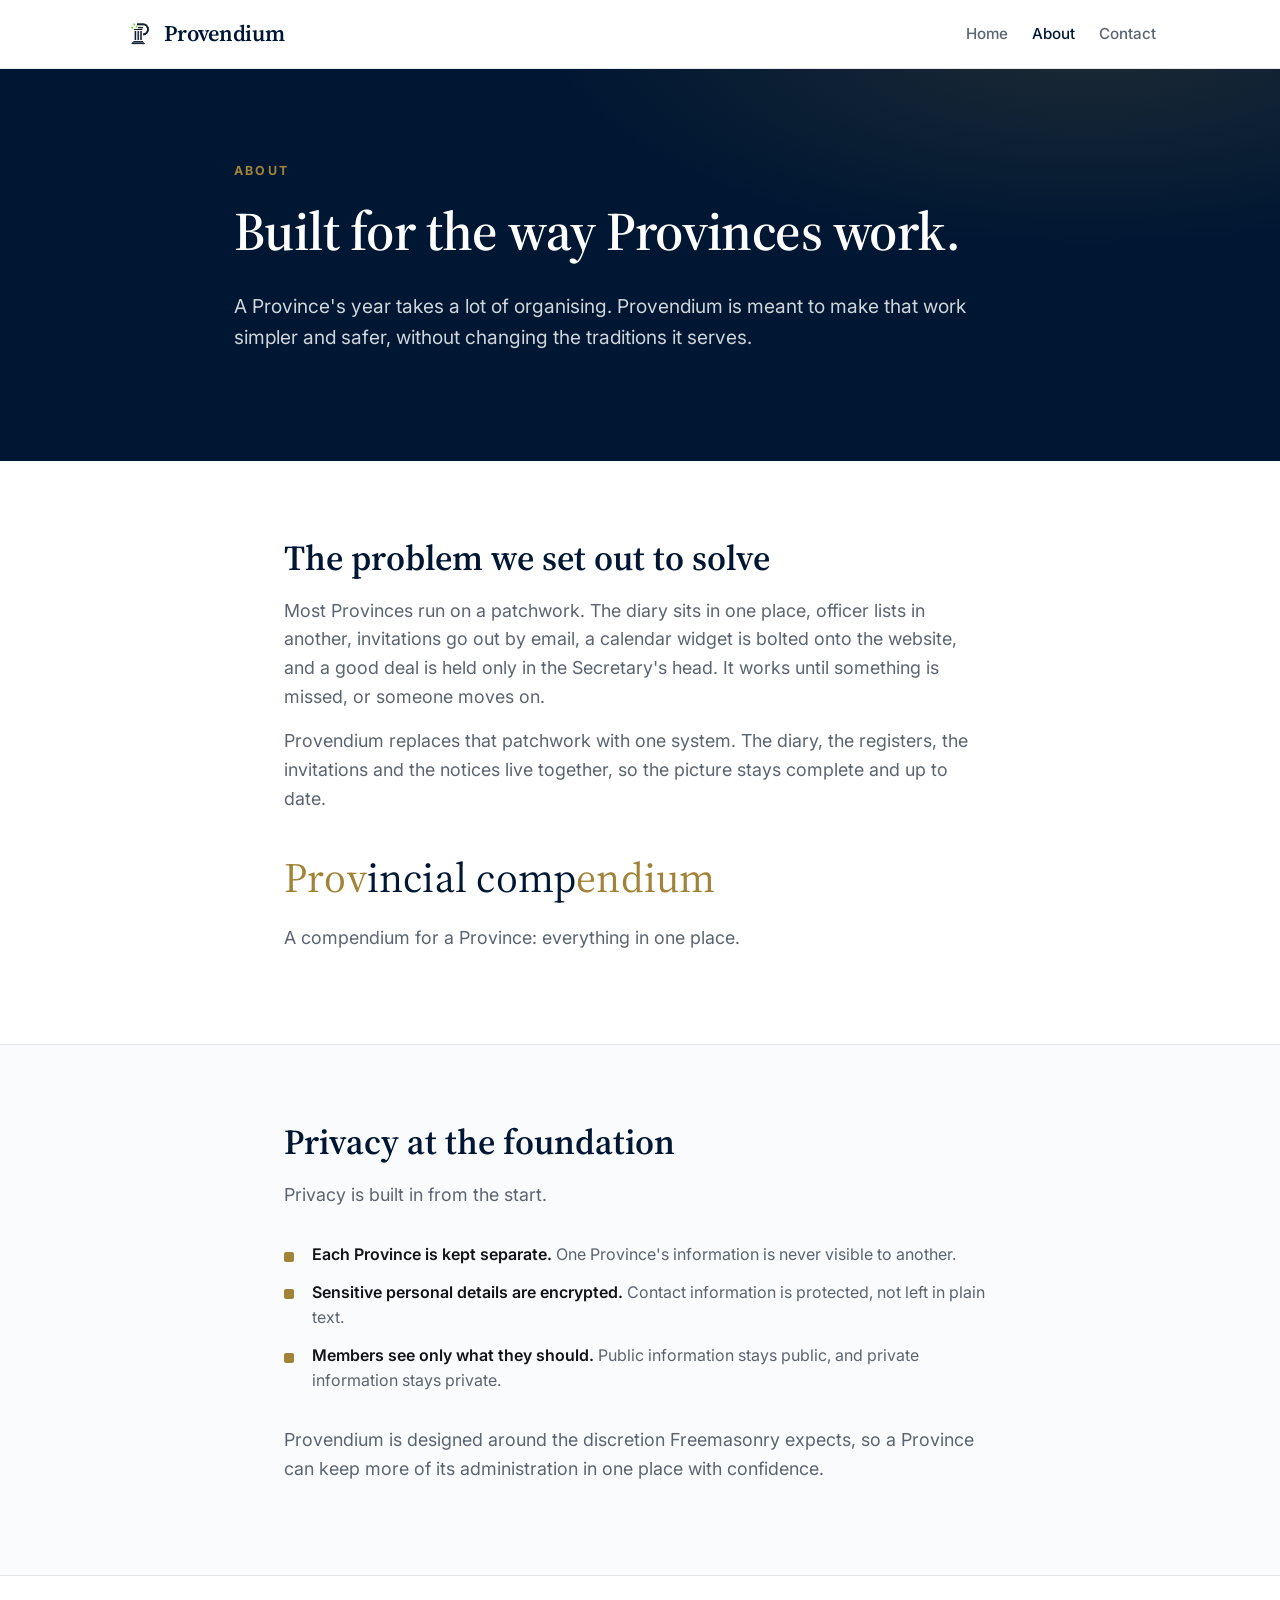
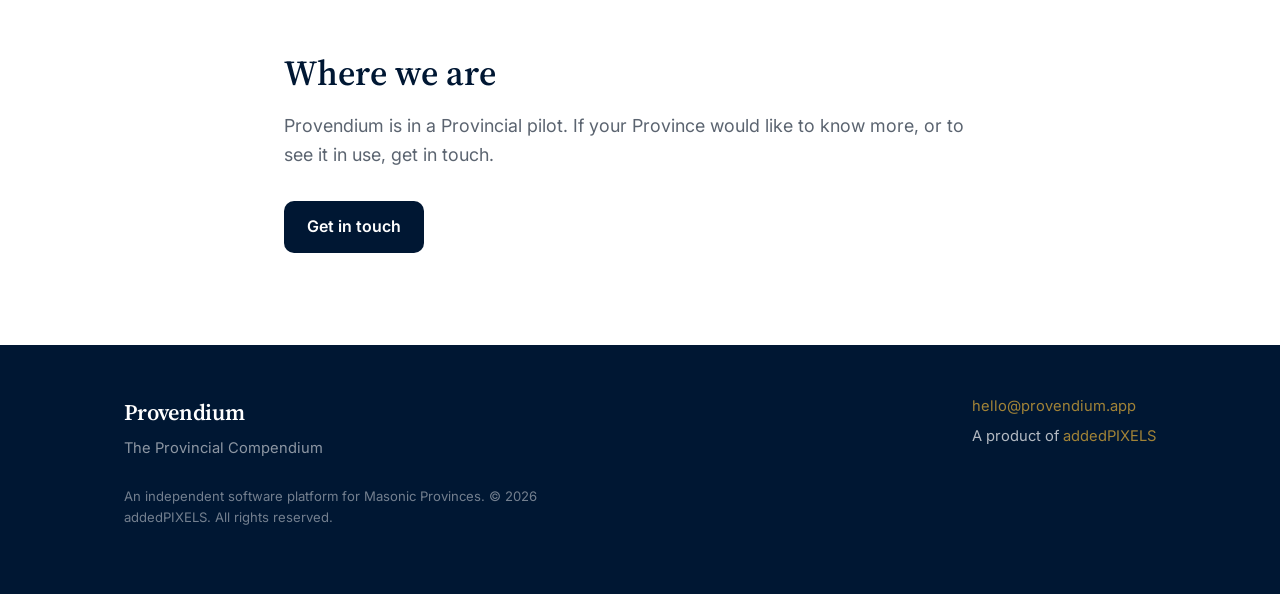
==== about.html @ c5158390 "Initial Commit" ====
<!doctype html>
<html lang="en">
<head>
    <meta charset="utf-8">
    <meta name="viewport" content="width=device-width, initial-scale=1">
    <title>About | Provendium</title>
    <meta name="description" content="Provendium is built for the way Provinces work, with privacy at its foundation. One system for the diary, the registers and the administration.">
    <link rel="canonical" href="https://provendium.app/about.html">
    <link rel="icon" href="provendium-mark.png" type="image/png">

    <meta property="og:type" content="website">
    <meta property="og:title" content="About | Provendium">
    <meta property="og:description" content="Built for the way Provinces work, with privacy at its foundation.">
    <meta property="og:url" content="https://provendium.app/about.html">
    <meta property="og:image" content="https://provendium.app/og.png">
    <meta name="twitter:card" content="summary_large_image">

    <link rel="preconnect" href="https://fonts.googleapis.com">
    <link rel="preconnect" href="https://fonts.gstatic.com" crossorigin>
    <link href="https://fonts.googleapis.com/css2?family=Inter:wght@400;500;600;700&family=Source+Serif+4:wght@500;600&display=swap" rel="stylesheet">
    <link rel="stylesheet" href="styles.css">
</head>
<body>
    <a class="skip" href="#main">Skip to content</a>

    <header class="site-header">
        <div class="container">
            <a class="brand" href="index.html">
                <img class="brand-mark" src="provendium-mark.png" alt="" width="30" height="30">
                <span>Provendium</span>
            </a>
            <nav class="nav" aria-label="Primary">
                <a href="index.html">Home</a>
                <a href="about.html" aria-current="page">About</a>
                <a href="contact.html">Contact</a>
            </nav>
        </div>
    </header>

    <main id="main">
        <section class="hero">
            <div class="container fade-up">
                <p class="eyebrow">About</p>
                <h1>Built for the way Provinces work.</h1>
                <p class="lede">A Province's year takes a lot of organising. Provendium is meant to make that work simpler and safer, without changing the traditions it serves.</p>
            </div>
        </section>

        <section class="section">
            <div class="container narrow">
                <h2>The problem we set out to solve</h2>
                <p class="lead">Most Provinces run on a patchwork. The diary sits in one place, officer lists in another, invitations go out by email, a calendar widget is bolted onto the website, and a good deal is held only in the Secretary's head. It works until something is missed, or someone moves on.</p>
                <p class="lead">Provendium replaces that patchwork with one system. The diary, the registers, the invitations and the notices live together, so the picture stays complete and up to date.</p>

                <p class="etymology mt-2"><span class="hl">Prov</span>incial&nbsp;comp<span class="hl">endium</span></p>
                <p class="lead">A compendium for a Province: everything in one place.</p>
            </div>
        </section>

        <section class="section alt">
            <div class="container narrow">
                <h2>Privacy at the foundation</h2>
                <p class="lead">Privacy is built in from the start.</p>
                <ul class="lead-list mt-2">
                    <li><strong>Each Province is kept separate.</strong> One Province's information is never visible to another.</li>
                    <li><strong>Sensitive personal details are encrypted.</strong> Contact information is protected, not left in plain text.</li>
                    <li><strong>Members see only what they should.</strong> Public information stays public, and private information stays private.</li>
                </ul>
                <p class="lead mt-2">Provendium is designed around the discretion Freemasonry expects, so a Province can keep more of its administration in one place with confidence.</p>
            </div>
        </section>

        <section class="section">
            <div class="container narrow">
                <h2>Where we are</h2>
                <p class="lead">Provendium is in a Provincial pilot. If your Province would like to know more, or to see it in use, get in touch.</p>
                <p class="mt-2"><a class="btn btn-navy" href="contact.html">Get in touch</a></p>
            </div>
        </section>
    </main>

    <footer class="site-footer">
        <div class="container">
            <div class="foot-row">
                <div>
                    <a class="brand" href="index.html">Provendium</a>
                    <div class="foot-tag">The Provincial Compendium</div>
                </div>
                <div class="foot-meta">
                    <a href="mailto:hello@provendium.app">hello@provendium.app</a>
                    <span>A product of <a href="https://addedpixels.com" rel="noopener">addedPIXELS</a></span>
                </div>
            </div>
            <p class="foot-small">An independent software platform for Masonic Provinces. &copy; 2026 addedPIXELS. All rights reserved.</p>
        </div>
    </footer>
</body>
</html>
---- styles.css ----
/*
 * Provendium (provendium.app) - shared stylesheet.
 * Brand tokens: navy chrome, a muted gold accent, Inter for UI text and
 * Source Serif 4 for headings.
 */

:root {
    --navy-deep: #001733;
    --navy: #002554;
    --gold: #a18337;
    --gold-soft: #f8f1de;
    --ink: #111418;
    --ink-soft: #5b6470;
    --surface: #ffffff;
    --surface-2: #fafbfc;
    --border: #e5e7eb;
    --radius: 10px;
    --radius-lg: 14px;
    --shadow-sm: 0 1px 2px rgba(15, 23, 42, 0.05);
    --shadow-md: 0 4px 14px rgba(15, 23, 42, 0.08);
    --shadow-lg: 0 14px 36px rgba(15, 23, 42, 0.12);
    --font-sans: "Inter", system-ui, -apple-system, "Segoe UI", Roboto, sans-serif;
    --font-serif: "Source Serif 4", "Source Serif Pro", Georgia, serif;
    --maxw: 1080px;
}

* { box-sizing: border-box; }
html { scroll-behavior: smooth; }
body {
    margin: 0;
    font-family: var(--font-sans);
    color: var(--ink);
    background: var(--surface);
    line-height: 1.6;
    -webkit-font-smoothing: antialiased;
}

h1, h2, h3 {
    font-family: var(--font-serif);
    color: var(--navy-deep);
    line-height: 1.2;
    font-weight: 600;
    margin: 0 0 0.5em;
}
h1 { font-size: clamp(2.2rem, 5vw, 3.4rem); letter-spacing: -0.01em; }
h2 { font-size: clamp(1.6rem, 3vw, 2.2rem); }
h3 { font-size: 1.15rem; }
p { margin: 0 0 1rem; }
a { color: var(--navy); text-decoration: none; }
a:hover { text-decoration: underline; }
img { max-width: 100%; }

.container { max-width: var(--maxw); margin: 0 auto; padding: 0 24px; }
.narrow { max-width: 760px; }

.skip { position: absolute; left: -9999px; }
.skip:focus { left: 16px; top: 16px; background: #fff; padding: 8px 12px; border-radius: 8px; z-index: 100; box-shadow: var(--shadow-md); }

:focus-visible { outline: 3px solid var(--gold); outline-offset: 2px; border-radius: 4px; }

/* Header */
.site-header { background: #fff; border-bottom: 1px solid var(--border); }
.site-header .container {
    display: flex; align-items: center; justify-content: space-between;
    gap: 16px; padding-top: 16px; padding-bottom: 16px; flex-wrap: wrap;
}
.brand {
    display: inline-flex; align-items: center; gap: 10px;
    font-family: var(--font-serif); font-size: 1.4rem; font-weight: 600;
    color: var(--navy-deep); text-decoration: none; letter-spacing: -0.01em;
}
.brand:hover { text-decoration: none; }
.brand-mark { width: 30px; height: 30px; display: block; }
.foot-meta { display: flex; flex-direction: column; gap: 6px; }
.nav { display: flex; gap: 24px; align-items: center; flex-wrap: wrap; }
.nav a { color: var(--ink-soft); font-weight: 500; font-size: 0.95rem; }
.nav a:hover, .nav a[aria-current="page"] { color: var(--navy-deep); text-decoration: none; }

/* Buttons */
.btn {
    display: inline-flex; align-items: center; gap: 8px;
    font-weight: 600; font-size: 1rem; padding: 12px 22px;
    border-radius: var(--radius); border: 1px solid transparent; cursor: pointer;
    transition: transform 0.12s, background 0.15s, border-color 0.15s, color 0.15s;
}
.btn:hover { text-decoration: none; }
.btn-primary { background: var(--gold); color: var(--navy-deep); }
.btn-primary:hover { background: #b59341; }
.btn-navy { background: var(--navy-deep); color: #fff; }
.btn-navy:hover { background: var(--navy); }
.btn-ghost { background: transparent; color: #fff; border-color: rgba(255, 255, 255, 0.4); }
.btn-ghost:hover { background: rgba(255, 255, 255, 0.08); }

/* Hero */
.hero { background: var(--navy-deep); color: #fff; position: relative; overflow: hidden; }
.hero::before {
    content: ""; position: absolute; inset: 0;
    background: radial-gradient(900px 360px at 85% -10%, rgba(161, 131, 55, 0.18), transparent 60%);
    pointer-events: none;
}
.hero .container { position: relative; padding-top: 92px; padding-bottom: 92px; max-width: 860px; }
.hero h1 { color: #fff; }
.hero .lede { font-size: 1.2rem; color: rgba(255, 255, 255, 0.82); max-width: 62ch; }
.hero-actions { display: flex; gap: 14px; flex-wrap: wrap; margin-top: 30px; }

.eyebrow {
    font-family: var(--font-sans); text-transform: uppercase; letter-spacing: 0.18em;
    font-size: 0.78rem; font-weight: 700; color: var(--gold); margin-bottom: 18px;
}

/* Sections */
.section { padding: 76px 0; }
.section.alt { background: var(--surface-2); border-top: 1px solid var(--border); border-bottom: 1px solid var(--border); }
.section-head { max-width: 64ch; margin-bottom: 40px; }
.section .lead { font-size: 1.12rem; color: var(--ink-soft); max-width: 64ch; }

/* Feature grid */
.grid { display: grid; grid-template-columns: repeat(auto-fit, minmax(258px, 1fr)); gap: 20px; }
.card {
    background: #fff; border: 1px solid var(--border); border-radius: var(--radius-lg);
    padding: 26px; box-shadow: var(--shadow-sm);
}
.card h3 { margin-bottom: 8px; }
.card p { color: var(--ink-soft); margin: 0; font-size: 0.97rem; }
.card .mark {
    width: 40px; height: 40px; border-radius: 10px; background: var(--gold-soft);
    color: var(--gold); display: flex; align-items: center; justify-content: center;
    margin-bottom: 16px; font-family: var(--font-serif); font-weight: 600; font-size: 1.1rem;
}

/* Etymology flourish */
.etymology {
    font-family: var(--font-serif); font-size: clamp(1.6rem, 4.4vw, 2.6rem);
    color: var(--navy-deep); letter-spacing: 0.005em; margin: 8px 0 12px;
}
.etymology .hl { color: var(--gold); }

/* Bulleted lead lists */
.lead-list { list-style: none; padding: 0; margin: 0; display: grid; gap: 12px; }
.lead-list li { padding-left: 28px; position: relative; color: var(--ink-soft); }
.lead-list li::before {
    content: ""; position: absolute; left: 0; top: 0.62em;
    width: 10px; height: 10px; border-radius: 2px; background: var(--gold);
}
.lead-list strong { color: var(--ink); font-weight: 600; }

/* CTA band */
.cta-band {
    background: var(--navy-deep); color: #fff; border-radius: var(--radius-lg);
    padding: 52px 48px; text-align: center;
}
.cta-band h2 { color: #fff; }
.cta-band p { color: rgba(255, 255, 255, 0.8); max-width: 54ch; margin: 0 auto 26px; }

/* Contact */
.contact-card {
    background: #fff; border: 1px solid var(--border); border-radius: var(--radius-lg);
    padding: 44px; box-shadow: var(--shadow-md); max-width: 640px;
}
.email-link { font-family: var(--font-serif); font-size: 1.5rem; color: var(--navy-deep); font-weight: 600; }

/* Footer */
.site-footer { background: var(--navy-deep); color: rgba(255, 255, 255, 0.7); padding: 50px 0; font-size: 0.92rem; }
.site-footer a { color: var(--gold); }
.site-footer .brand { color: #fff; display: inline-block; margin-bottom: 6px; }
.foot-row { display: flex; justify-content: space-between; gap: 24px; flex-wrap: wrap; align-items: flex-start; }
.foot-tag { color: rgba(255, 255, 255, 0.55); }
.foot-small { font-size: 0.82rem; color: rgba(255, 255, 255, 0.45); margin-top: 26px; max-width: 60ch; }

/* Spacing helpers */
.mt-2 { margin-top: 2rem; }
.mb-0 { margin-bottom: 0; }

@media (max-width: 600px) {
    .section { padding: 54px 0; }
    .hero .container { padding-top: 66px; padding-bottom: 66px; }
    .cta-band { padding: 36px 24px; }
    .contact-card { padding: 32px 24px; }
}

/* Gentle entrance, motion-safe only */
@media (prefers-reduced-motion: no-preference) {
    .fade-up { animation: pv-fade-up 0.5s ease both; }
}
@keyframes pv-fade-up {
    from { opacity: 0; transform: translateY(12px); }
    to { opacity: 1; transform: none; }
}
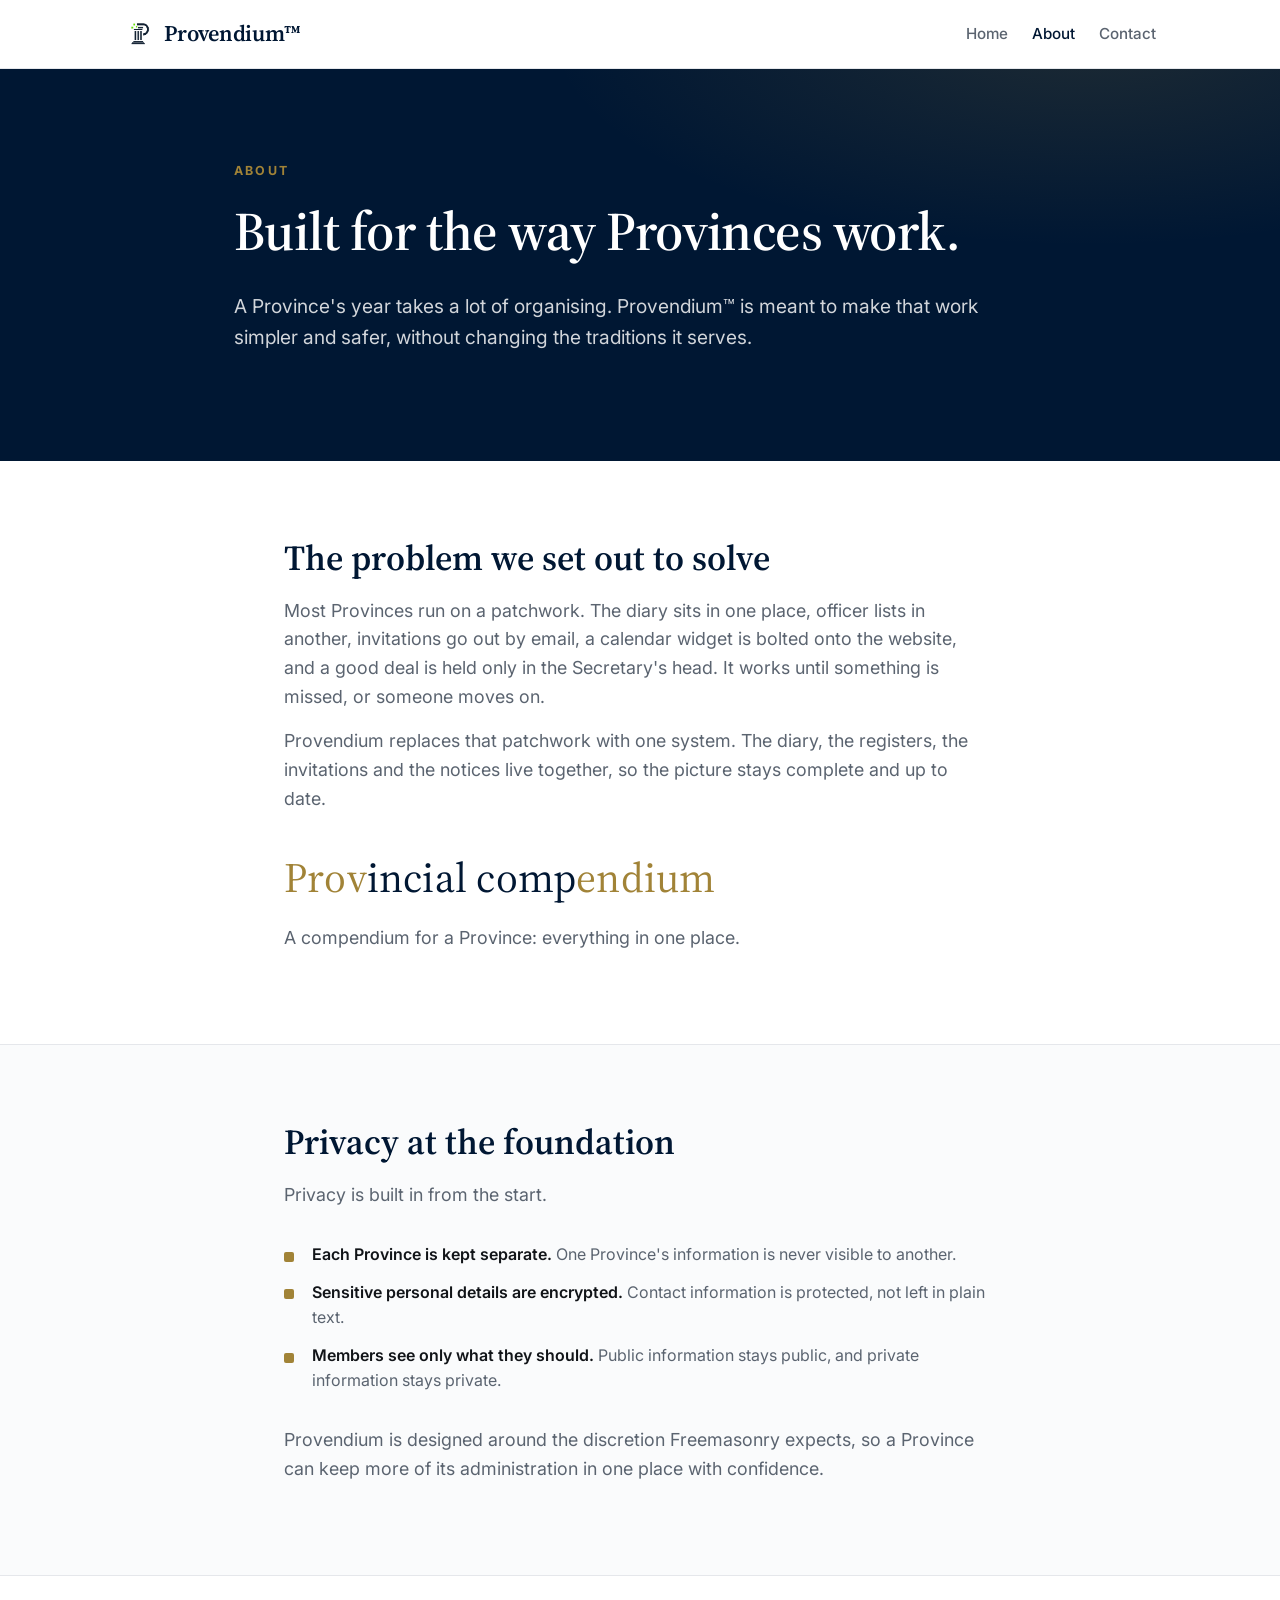
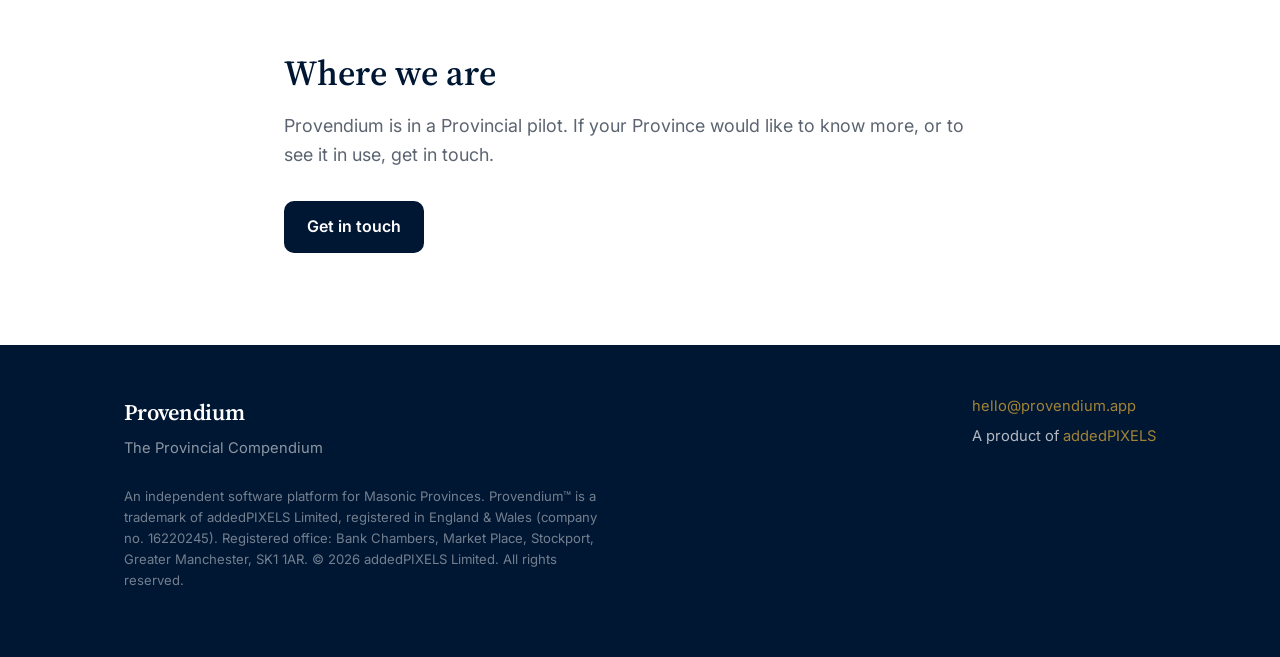
==== commit 360592a4: "Add trademark (™) marking and company disclosure Mark "Provendium" with ™ on first prominent use per" ====
--- a/about.html
+++ b/about.html
@@ -27,7 +27,7 @@
         <div class="container">
             <a class="brand" href="index.html">
                 <img class="brand-mark" src="provendium-mark.png" alt="" width="30" height="30">
-                <span>Provendium</span>
+                <span>Provendium&trade;</span>
             </a>
             <nav class="nav" aria-label="Primary">
                 <a href="index.html">Home</a>
@@ -42,7 +42,7 @@
             <div class="container fade-up">
                 <p class="eyebrow">About</p>
                 <h1>Built for the way Provinces work.</h1>
-                <p class="lede">A Province's year takes a lot of organising. Provendium is meant to make that work simpler and safer, without changing the traditions it serves.</p>
+                <p class="lede">A Province's year takes a lot of organising. Provendium&trade; is meant to make that work simpler and safer, without changing the traditions it serves.</p>
             </div>
         </section>
 
@@ -91,7 +91,7 @@
                     <span>A product of <a href="https://addedpixels.com" rel="noopener">addedPIXELS</a></span>
                 </div>
             </div>
-            <p class="foot-small">An independent software platform for Masonic Provinces. &copy; 2026 addedPIXELS. All rights reserved.</p>
+            <p class="foot-small">An independent software platform for Masonic Provinces. Provendium&trade; is a trademark of addedPIXELS Limited, registered in England &amp; Wales (company no.&nbsp;16220245). Registered office: Bank Chambers, Market Place, Stockport, Greater Manchester, SK1&nbsp;1AR. &copy; 2026 addedPIXELS Limited. All rights reserved.</p>
         </div>
     </footer>
 </body>
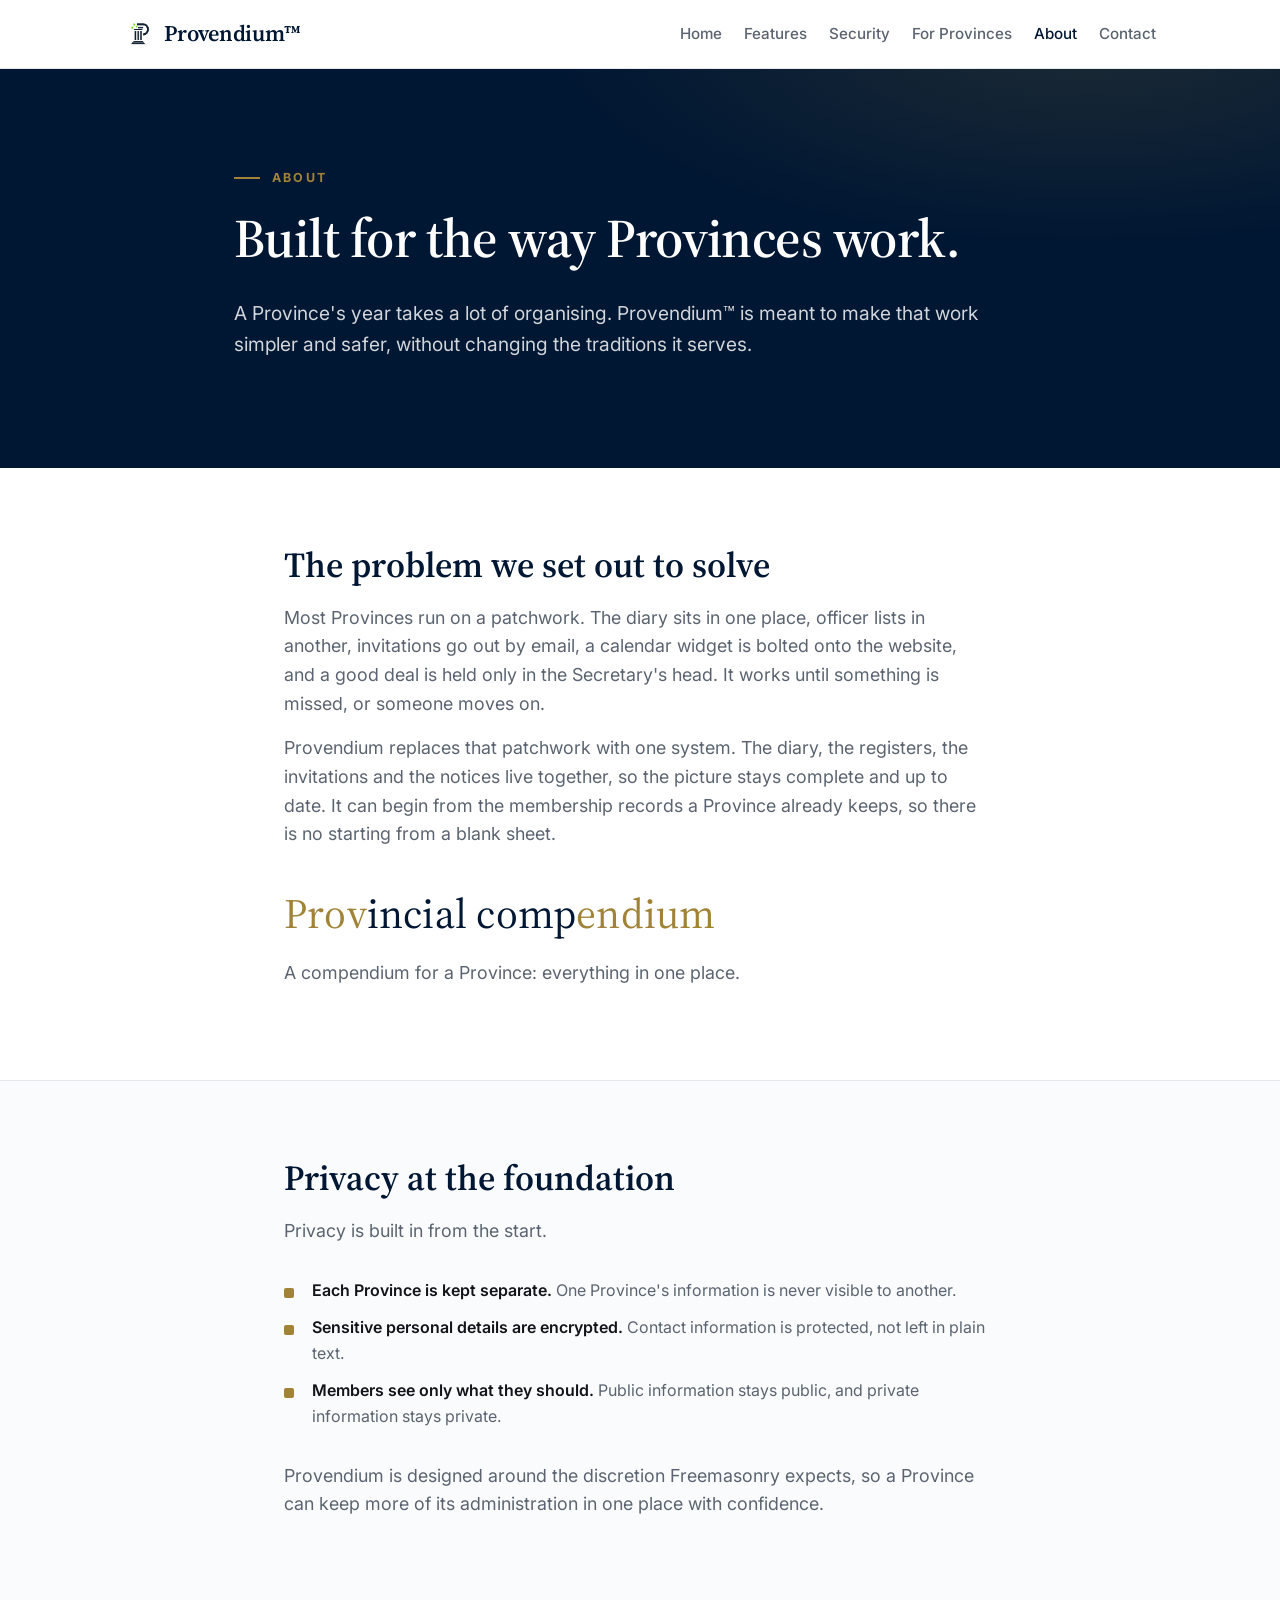
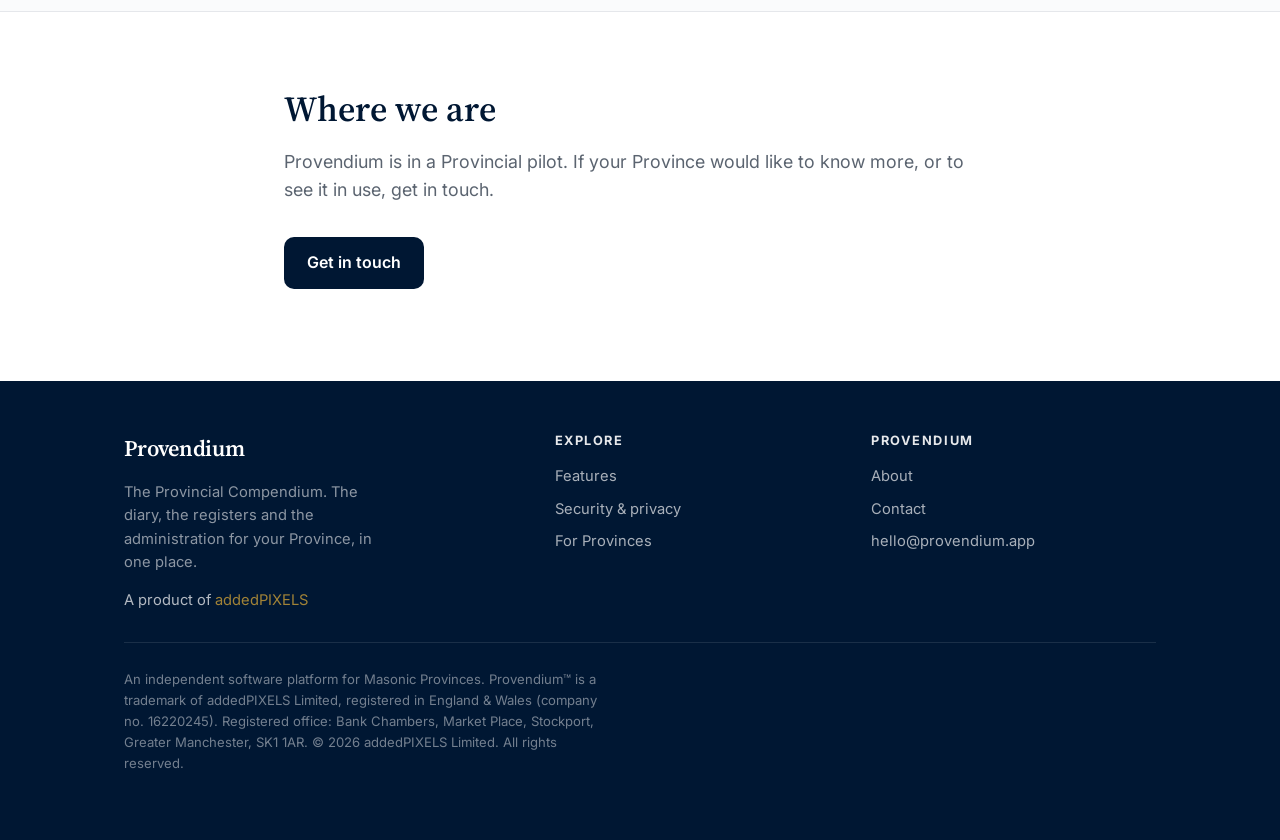
==== commit 3152e423: "Expand to a fuller, more visual six-page site Grow the site from three pages to six (add Features, S" ====
--- a/about.html
+++ b/about.html
@@ -31,6 +31,9 @@
             </a>
             <nav class="nav" aria-label="Primary">
                 <a href="index.html">Home</a>
+                <a href="features.html">Features</a>
+                <a href="security.html">Security</a>
+                <a href="for-provinces.html">For Provinces</a>
                 <a href="about.html" aria-current="page">About</a>
                 <a href="contact.html">Contact</a>
             </nav>
@@ -40,7 +43,7 @@
     <main id="main">
         <section class="hero">
             <div class="container fade-up">
-                <p class="eyebrow">About</p>
+                <p class="eyebrow ruled">About</p>
                 <h1>Built for the way Provinces work.</h1>
                 <p class="lede">A Province's year takes a lot of organising. Provendium&trade; is meant to make that work simpler and safer, without changing the traditions it serves.</p>
             </div>
@@ -50,7 +53,7 @@
             <div class="container narrow">
                 <h2>The problem we set out to solve</h2>
                 <p class="lead">Most Provinces run on a patchwork. The diary sits in one place, officer lists in another, invitations go out by email, a calendar widget is bolted onto the website, and a good deal is held only in the Secretary's head. It works until something is missed, or someone moves on.</p>
-                <p class="lead">Provendium replaces that patchwork with one system. The diary, the registers, the invitations and the notices live together, so the picture stays complete and up to date.</p>
+                <p class="lead">Provendium replaces that patchwork with one system. The diary, the registers, the invitations and the notices live together, so the picture stays complete and up to date. It can begin from the membership records a Province already keeps, so there is no starting from a blank sheet.</p>
 
                 <p class="etymology mt-2"><span class="hl">Prov</span>incial&nbsp;comp<span class="hl">endium</span></p>
                 <p class="lead">A compendium for a Province: everything in one place.</p>
@@ -81,16 +84,30 @@
 
     <footer class="site-footer">
         <div class="container">
-            <div class="foot-row">
+            <div class="foot-cols">
                 <div>
                     <a class="brand" href="index.html">Provendium</a>
-                    <div class="foot-tag">The Provincial Compendium</div>
+                    <div class="foot-tag">The Provincial Compendium. The diary, the registers and the administration for your Province, in one place.</div>
+                    <div class="foot-meta" style="margin-top:14px"><span>A product of <a href="https://addedpixels.com" rel="noopener">addedPIXELS</a></span></div>
                 </div>
-                <div class="foot-meta">
-                    <a href="mailto:hello@provendium.app">hello@provendium.app</a>
-                    <span>A product of <a href="https://addedpixels.com" rel="noopener">addedPIXELS</a></span>
+                <div>
+                    <h4>Explore</h4>
+                    <ul>
+                        <li><a href="features.html">Features</a></li>
+                        <li><a href="security.html">Security &amp; privacy</a></li>
+                        <li><a href="for-provinces.html">For Provinces</a></li>
+                    </ul>
+                </div>
+                <div>
+                    <h4>Provendium</h4>
+                    <ul>
+                        <li><a href="about.html">About</a></li>
+                        <li><a href="contact.html">Contact</a></li>
+                        <li><a href="mailto:hello@provendium.app">hello@provendium.app</a></li>
+                    </ul>
                 </div>
             </div>
+            <hr class="foot-divider">
             <p class="foot-small">An independent software platform for Masonic Provinces. Provendium&trade; is a trademark of addedPIXELS Limited, registered in England &amp; Wales (company no.&nbsp;16220245). Registered office: Bank Chambers, Market Place, Stockport, Greater Manchester, SK1&nbsp;1AR. &copy; 2026 addedPIXELS Limited. All rights reserved.</p>
         </div>
     </footer>
--- a/styles.css
+++ b/styles.css
@@ -7,8 +7,15 @@
 :root {
     --navy-deep: #001733;
     --navy: #002554;
+    --navy-panel: #0a2247;
     --gold: #a18337;
+    --gold-bright: #c4a24e;
     --gold-soft: #f8f1de;
+    /* Regalia accents - Craft blue, Royal Arch red. Used to tag order/type. */
+    --craft: #1f5fa8;
+    --craft-soft: #e8f0f9;
+    --ra: #9b2d2d;
+    --ra-soft: #f6e9e9;
     --ink: #111418;
     --ink-soft: #5b6470;
     --surface: #ffffff;
@@ -186,3 +193,202 @@
     from { opacity: 0; transform: translateY(12px); }
     to { opacity: 1; transform: none; }
 }
+
+/* =====================================================================
+   Extended system - icons, feature rows, on-brand UI mockups, and the
+   Features / Security / For-Provinces page components.
+   Everything below is hand-rolled on the same tokens; no framework.
+   ===================================================================== */
+
+/* Inline SVG icons (Lucide-spirit line set, tinted via currentColor) */
+.icon { width: 1.35em; height: 1.35em; display: inline-block; vertical-align: -0.22em; stroke-width: 1.75; }
+.mark .icon { width: 22px; height: 22px; color: var(--gold); vertical-align: middle; }
+.icon-lg { width: 26px; height: 26px; }
+
+/* An icon in a soft tile - the feature "mark", now holding an SVG */
+.mark.mark-craft { background: var(--craft-soft); color: var(--craft); }
+.mark.mark-ra { background: var(--ra-soft); color: var(--ra); }
+
+/* Eyebrow with a leading gold rule */
+.eyebrow.ruled { display: inline-flex; align-items: center; gap: 12px; }
+.eyebrow.ruled::before { content: ""; width: 26px; height: 2px; background: var(--gold); display: inline-block; }
+
+/* Hero split - copy beside a product panel */
+.hero-split .container { max-width: var(--maxw); display: grid; grid-template-columns: 1.05fr 0.95fr; gap: 48px; align-items: center; }
+.hero-split .hero-copy { max-width: 34rem; }
+.hero-visual { position: relative; }
+@media (max-width: 900px) {
+    .hero-split .container { grid-template-columns: 1fr; gap: 40px; }
+    .hero-visual { order: 2; }
+}
+
+/* Alternating feature rows: text + visual */
+.feature-row { display: grid; grid-template-columns: 1fr 1fr; gap: 56px; align-items: center; padding: 30px 0; }
+.feature-row + .feature-row { border-top: 1px solid var(--border); margin-top: 18px; padding-top: 48px; }
+.feature-row .feature-visual { order: 2; }
+.feature-row.reverse .feature-copy { order: 2; }
+.feature-row.reverse .feature-visual { order: 1; }
+.feature-copy h3 { font-size: clamp(1.4rem, 2.4vw, 1.9rem); color: var(--navy-deep); margin-bottom: 12px; }
+.feature-copy .lead { margin-bottom: 16px; }
+.feature-copy .kicker { display: inline-flex; align-items: center; gap: 9px; color: var(--gold); font-weight: 700; font-size: 0.78rem; letter-spacing: 0.14em; text-transform: uppercase; margin-bottom: 14px; }
+.feature-copy .kicker .icon { width: 18px; height: 18px; }
+.mini-list { list-style: none; padding: 0; margin: 4px 0 0; display: grid; gap: 9px; }
+.mini-list li { position: relative; padding-left: 26px; color: var(--ink-soft); font-size: 0.98rem; }
+.mini-list li .icon { position: absolute; left: 0; top: 0.15em; width: 17px; height: 17px; color: var(--gold); stroke-width: 2; }
+@media (max-width: 820px) {
+    .feature-row { grid-template-columns: 1fr; gap: 26px; padding: 22px 0; }
+    .feature-row .feature-visual,
+    .feature-row.reverse .feature-visual,
+    .feature-row.reverse .feature-copy { order: 0; }
+    .feature-row + .feature-row { padding-top: 34px; }
+}
+
+/* Icon feature grid (home overview + security) */
+.grid .card .mark { margin-bottom: 16px; }
+.card .card-tags { display: flex; gap: 6px; margin-top: 14px; flex-wrap: wrap; }
+
+/* Order/type tags echoing regalia */
+.tag { display: inline-flex; align-items: center; gap: 6px; font-size: 0.72rem; font-weight: 600; letter-spacing: 0.02em; padding: 3px 9px; border-radius: 999px; background: var(--surface-2); color: var(--ink-soft); border: 1px solid var(--border); }
+.tag-craft { background: var(--craft-soft); color: var(--craft); border-color: transparent; }
+.tag-ra { background: var(--ra-soft); color: var(--ra); border-color: transparent; }
+.tag-gold { background: var(--gold-soft); color: #7a6321; border-color: transparent; }
+
+/* ---- On-brand UI mockups (no real data) ------------------------------ */
+.mock { background: #fff; border: 1px solid var(--border); border-radius: var(--radius-lg); box-shadow: var(--shadow-lg); overflow: hidden; font-size: 0.9rem; }
+.hero-visual .mock { box-shadow: 0 22px 60px rgba(0, 8, 24, 0.45); }
+.mock-bar { display: flex; align-items: center; gap: 7px; padding: 11px 14px; background: var(--navy-deep); border-bottom: 1px solid rgba(255,255,255,0.08); }
+.mock-bar .dot { width: 9px; height: 9px; border-radius: 50%; background: rgba(255,255,255,0.28); }
+.mock-bar .dot:nth-child(1) { background: var(--ra); opacity: 0.8; }
+.mock-bar .dot:nth-child(2) { background: var(--gold); opacity: 0.8; }
+.mock-bar .dot:nth-child(3) { background: var(--craft); opacity: 0.8; }
+.mock-bar .mock-title { margin-left: 8px; color: rgba(255,255,255,0.82); font-size: 0.8rem; font-weight: 600; letter-spacing: 0.01em; }
+.mock-bar .mock-title .icon { width: 15px; height: 15px; color: var(--gold); vertical-align: -0.2em; margin-right: 5px; }
+.mock-body { padding: 16px; background: #fff; }
+
+/* Diary / calendar mock */
+.cal-head { display: flex; justify-content: space-between; align-items: baseline; margin-bottom: 12px; }
+.cal-head .cal-month { font-family: var(--font-serif); font-weight: 600; color: var(--navy-deep); font-size: 1.05rem; }
+.cal-head .cal-sub { color: var(--ink-soft); font-size: 0.76rem; }
+.cal-grid { display: grid; grid-template-columns: repeat(7, 1fr); gap: 5px; }
+.cal-grid .dow { text-align: center; font-size: 0.64rem; font-weight: 700; letter-spacing: 0.06em; color: var(--ink-soft); text-transform: uppercase; padding-bottom: 2px; }
+.cal-cell { aspect-ratio: 1 / 1; border-radius: 6px; background: var(--surface-2); border: 1px solid var(--border); padding: 4px; position: relative; }
+.cal-cell .d { font-size: 0.62rem; color: var(--ink-soft); }
+.cal-cell.dim { opacity: 0.42; }
+.cal-cell .ev { position: absolute; left: 4px; right: 4px; bottom: 4px; height: 4px; border-radius: 2px; background: var(--gold); }
+.cal-cell .ev.craft { background: var(--craft); }
+.cal-cell .ev.ra { background: var(--ra); }
+.cal-cell .ev.two { bottom: 10px; }
+.cal-legend { display: flex; gap: 14px; margin-top: 12px; flex-wrap: wrap; }
+.cal-legend span { display: inline-flex; align-items: center; gap: 6px; font-size: 0.72rem; color: var(--ink-soft); }
+.cal-legend i { width: 9px; height: 9px; border-radius: 2px; display: inline-block; }
+.cal-legend .l-craft { background: var(--craft); }
+.cal-legend .l-ra { background: var(--ra); }
+.cal-legend .l-social { background: var(--gold); }
+
+/* Meeting / RSVP mock */
+.mock-list { display: grid; gap: 9px; }
+.mock-item { display: flex; align-items: center; gap: 12px; padding: 11px 12px; border: 1px solid var(--border); border-radius: 10px; background: #fff; }
+.mock-item .when { text-align: center; min-width: 42px; }
+.mock-item .when .d { font-family: var(--font-serif); font-size: 1.15rem; font-weight: 600; color: var(--navy-deep); line-height: 1; }
+.mock-item .when .m { font-size: 0.64rem; text-transform: uppercase; letter-spacing: 0.06em; color: var(--ink-soft); }
+.mock-item .body { flex: 1; min-width: 0; }
+.mock-item .body .t { font-weight: 600; color: var(--ink); font-size: 0.86rem; }
+.mock-item .body .s { color: var(--ink-soft); font-size: 0.76rem; }
+.mock-item .rail { width: 3px; align-self: stretch; border-radius: 3px; background: var(--gold); }
+.mock-item .rail.craft { background: var(--craft); }
+.mock-item .rail.ra { background: var(--ra); }
+.rsvp-row { display: flex; gap: 8px; margin-top: 10px; }
+.rsvp-btn { flex: 1; text-align: center; font-size: 0.76rem; font-weight: 600; padding: 8px; border-radius: 8px; border: 1px solid var(--border); color: var(--ink-soft); }
+.rsvp-btn.on { background: var(--navy-deep); color: #fff; border-color: transparent; }
+.rsvp-meta { display: flex; gap: 8px; margin-top: 10px; align-items: center; }
+
+/* Seating mock */
+.seat-plan { display: grid; gap: 10px; }
+.seat-top { height: 22px; border-radius: 6px; background: var(--navy-deep); color: #fff; font-size: 0.66rem; display: flex; align-items: center; justify-content: center; letter-spacing: 0.08em; text-transform: uppercase; }
+.seat-rows { display: grid; gap: 7px; }
+.seat-line { display: grid; grid-template-columns: repeat(8, 1fr); gap: 7px; }
+.seat { aspect-ratio: 1 / 1; border-radius: 50%; background: var(--surface-2); border: 1px solid var(--border); }
+.seat.f { background: var(--gold-soft); border-color: var(--gold); }
+.seat.diet { background: var(--craft-soft); border-color: var(--craft); }
+.seat.head { background: var(--ra-soft); border-color: var(--ra); }
+
+/* Embed-on-your-website mock */
+.embed-frame { border: 1px solid var(--border); border-radius: 12px; overflow: hidden; background: #fff; }
+.embed-chrome { display: flex; align-items: center; gap: 8px; padding: 9px 12px; background: var(--surface-2); border-bottom: 1px solid var(--border); }
+.embed-chrome .url { flex: 1; height: 18px; border-radius: 9px; background: #fff; border: 1px solid var(--border); font-size: 0.66rem; color: var(--ink-soft); display: flex; align-items: center; padding: 0 10px; }
+.embed-inner { padding: 14px; }
+.embed-inner .ew-title { font-family: var(--font-serif); color: var(--navy-deep); font-weight: 600; margin-bottom: 10px; font-size: 0.95rem; }
+
+/* Directory / roster mock */
+.roster { display: grid; gap: 0; border: 1px solid var(--border); border-radius: 10px; overflow: hidden; }
+.roster .r { display: flex; align-items: center; gap: 11px; padding: 10px 12px; }
+.roster .r + .r { border-top: 1px solid var(--border); }
+.roster .r .av { width: 26px; height: 26px; border-radius: 50%; background: var(--navy); color: #fff; display: flex; align-items: center; justify-content: center; font-size: 0.66rem; font-weight: 700; flex-shrink: 0; }
+.roster .r .nm { flex: 1; font-size: 0.82rem; color: var(--ink); }
+.roster .r .nm small { display: block; color: var(--ink-soft); font-size: 0.72rem; }
+.roster .r .off { font-size: 0.72rem; color: var(--ink-soft); }
+.roster .r.vacant .nm { color: var(--ink-soft); font-style: italic; }
+
+/* Caption under a mock */
+.mock-caption { text-align: center; color: var(--ink-soft); font-size: 0.82rem; margin-top: 14px; }
+.hero-visual .mock-caption { color: rgba(255,255,255,0.6); }
+
+/* Stat strip */
+.stat-strip { display: grid; grid-template-columns: repeat(auto-fit, minmax(160px, 1fr)); gap: 20px; }
+.stat { text-align: center; }
+.stat .n { font-family: var(--font-serif); font-size: clamp(1.9rem, 4vw, 2.6rem); font-weight: 600; color: var(--navy-deep); line-height: 1; }
+.stat .n .u { color: var(--gold); }
+.stat .k { color: var(--ink-soft); font-size: 0.9rem; margin-top: 8px; }
+.hero .stat .n { color: #fff; }
+.hero .stat .k { color: rgba(255,255,255,0.7); }
+
+/* Section intro on tinted band */
+.section.navy { background: var(--navy-deep); color: rgba(255,255,255,0.82); border: 0; }
+.section.navy h2 { color: #fff; }
+.section.navy .lead { color: rgba(255,255,255,0.78); }
+.section.navy .card { background: var(--navy-panel); border-color: rgba(255,255,255,0.09); }
+.section.navy .card h3 { color: #fff; }
+.section.navy .card p { color: rgba(255,255,255,0.68); }
+.section.navy .mark { background: rgba(255,255,255,0.06); color: var(--gold-bright); }
+
+/* Steps - a genuine sequence (For Provinces onboarding) */
+.steps { display: grid; gap: 22px; counter-reset: step; }
+.step { display: grid; grid-template-columns: 44px 1fr; gap: 18px; align-items: start; }
+.step .n { counter-increment: step; width: 44px; height: 44px; border-radius: 50%; border: 1.5px solid var(--gold); color: var(--gold); font-family: var(--font-serif); font-weight: 600; font-size: 1.15rem; display: flex; align-items: center; justify-content: center; }
+.step .n::before { content: counter(step); }
+.step h3 { margin-bottom: 6px; }
+.step p { color: var(--ink-soft); margin: 0; }
+
+/* FAQ - disclosure, no JS */
+.faq { max-width: none; }
+.faq details { border-bottom: 1px solid var(--border); padding: 6px 0; }
+.faq summary { cursor: pointer; list-style: none; padding: 16px 40px 16px 0; position: relative; font-weight: 600; color: var(--navy-deep); font-size: 1.05rem; }
+.faq summary::-webkit-details-marker { display: none; }
+.faq summary::after { content: "+"; position: absolute; right: 6px; top: 50%; transform: translateY(-50%); font-size: 1.4rem; color: var(--gold); font-weight: 400; transition: transform 0.2s; }
+.faq details[open] summary::after { content: "\2013"; }
+.faq details p { color: var(--ink-soft); margin: 0 0 16px; max-width: 68ch; }
+
+/* Callout / note strip */
+.note { display: flex; gap: 14px; align-items: flex-start; padding: 18px 20px; border: 1px solid var(--border); border-left: 3px solid var(--gold); border-radius: 10px; background: var(--surface-2); }
+.note .icon { color: var(--gold); flex-shrink: 0; margin-top: 2px; }
+.note p { margin: 0; color: var(--ink-soft); font-size: 0.95rem; }
+
+/* Page hero (compact, for interior pages) */
+.hero.compact .container { padding-top: 66px; padding-bottom: 66px; }
+
+/* Two-column prose for security/for-provinces */
+.duo { display: grid; grid-template-columns: 1fr 1fr; gap: 48px; }
+@media (max-width: 820px) { .duo { grid-template-columns: 1fr; gap: 30px; } }
+
+/* Footer: multi-column */
+.foot-cols { display: grid; grid-template-columns: 1.4fr 1fr 1fr; gap: 32px; padding-bottom: 30px; }
+.foot-cols h4 { color: rgba(255,255,255,0.9); font-family: var(--font-sans); font-size: 0.8rem; text-transform: uppercase; letter-spacing: 0.12em; margin: 0 0 14px; font-weight: 700; }
+.foot-cols ul { list-style: none; padding: 0; margin: 0; display: grid; gap: 9px; }
+.foot-cols ul a { color: rgba(255,255,255,0.66); font-size: 0.92rem; }
+.foot-cols ul a:hover { color: var(--gold); text-decoration: none; }
+.foot-cols .foot-tag { margin-top: 8px; max-width: 30ch; }
+.site-footer .foot-divider { border: 0; border-top: 1px solid rgba(255,255,255,0.1); margin: 0 0 22px; }
+@media (max-width: 720px) { .foot-cols { grid-template-columns: 1fr 1fr; gap: 26px; } .foot-cols > div:first-child { grid-column: 1 / -1; } }
+
+/* Nav: keep six items tidy */
+@media (min-width: 861px) { .nav { gap: 22px; } }
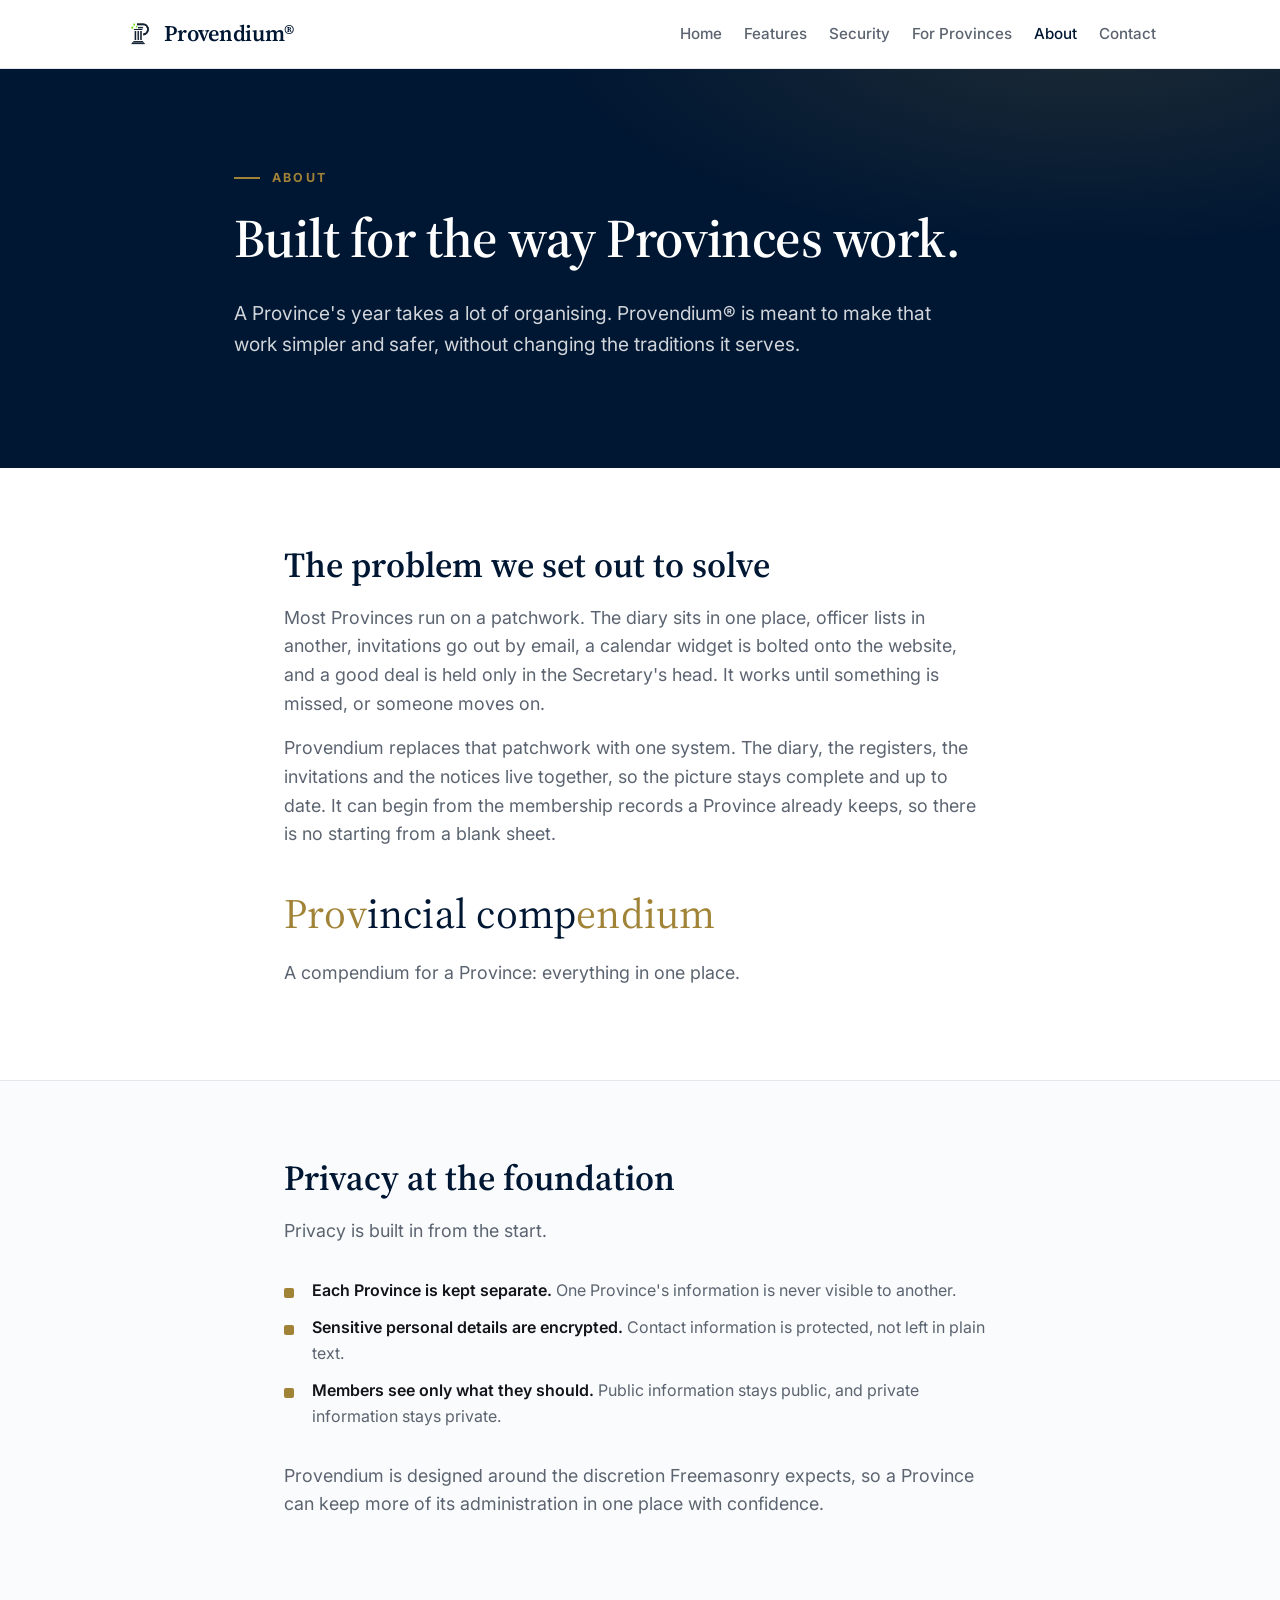
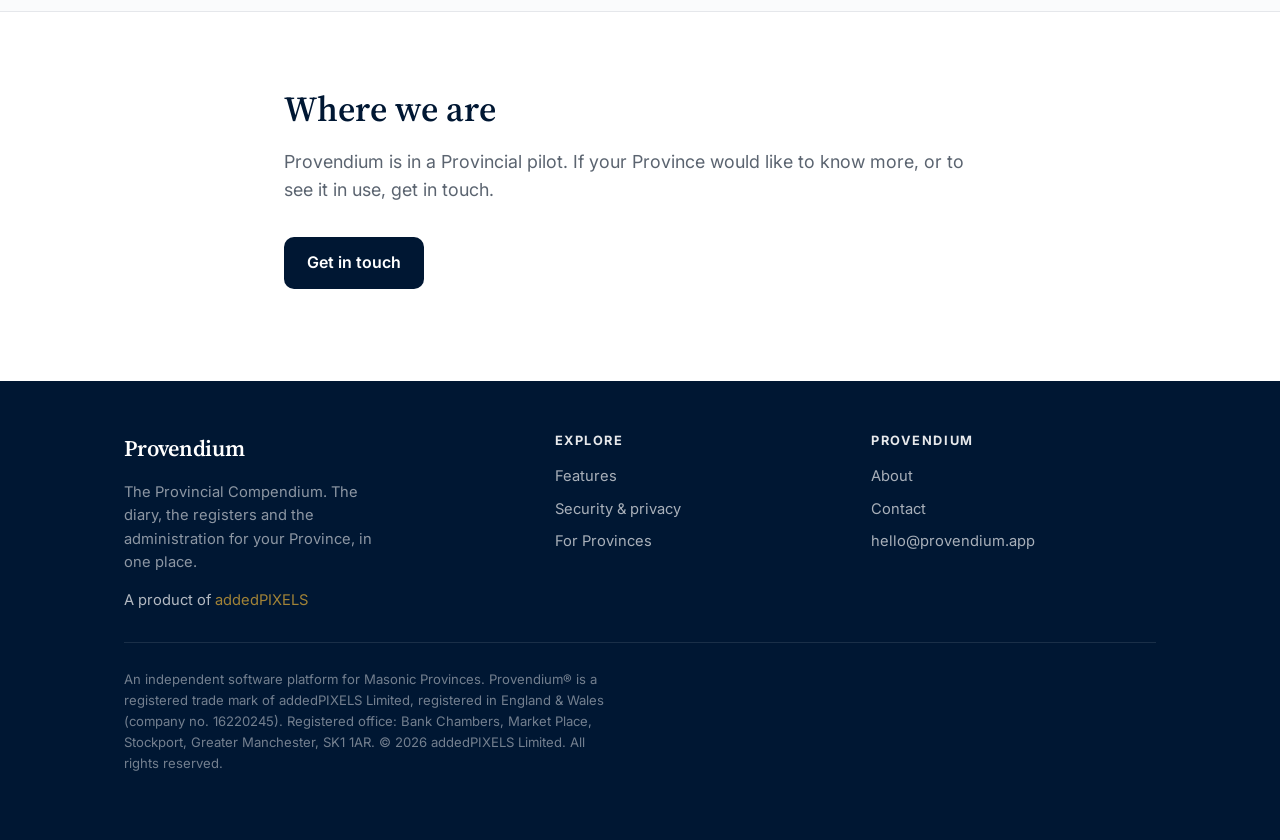
==== commit 674150a0: "Mark Provendium as a registered trade mark Provendium is now a registered trade mark, so replace ™ w" ====
--- a/about.html
+++ b/about.html
@@ -1,5 +1,5 @@
 <!doctype html>
-<html lang="en">
+<html lang="en" class="no-js">
 <head>
     <meta charset="utf-8">
     <meta name="viewport" content="width=device-width, initial-scale=1">
@@ -19,6 +19,7 @@
     <link rel="preconnect" href="https://fonts.gstatic.com" crossorigin>
     <link href="https://fonts.googleapis.com/css2?family=Inter:wght@400;500;600;700&family=Source+Serif+4:wght@500;600&display=swap" rel="stylesheet">
     <link rel="stylesheet" href="styles.css">
+    <script src="nav.js"></script>
 </head>
 <body>
     <a class="skip" href="#main">Skip to content</a>
@@ -27,9 +28,13 @@
         <div class="container">
             <a class="brand" href="index.html">
                 <img class="brand-mark" src="provendium-mark.png" alt="" width="30" height="30">
-                <span>Provendium&trade;</span>
+                <span>Provendium&reg;</span>
             </a>
-            <nav class="nav" aria-label="Primary">
+            <button class="nav-toggle" type="button" aria-expanded="false" aria-controls="primary-nav" aria-label="Menu">
+                <svg class="icon icon-menu" aria-hidden="true"><use href="icons.svg#i-menu"></use></svg>
+                <svg class="icon icon-close" aria-hidden="true"><use href="icons.svg#i-close"></use></svg>
+            </button>
+            <nav class="nav" id="primary-nav" aria-label="Primary">
                 <a href="index.html">Home</a>
                 <a href="features.html">Features</a>
                 <a href="security.html">Security</a>
@@ -45,7 +50,7 @@
             <div class="container fade-up">
                 <p class="eyebrow ruled">About</p>
                 <h1>Built for the way Provinces work.</h1>
-                <p class="lede">A Province's year takes a lot of organising. Provendium&trade; is meant to make that work simpler and safer, without changing the traditions it serves.</p>
+                <p class="lede">A Province's year takes a lot of organising. Provendium&reg; is meant to make that work simpler and safer, without changing the traditions it serves.</p>
             </div>
         </section>
 
@@ -108,7 +113,7 @@
                 </div>
             </div>
             <hr class="foot-divider">
-            <p class="foot-small">An independent software platform for Masonic Provinces. Provendium&trade; is a trademark of addedPIXELS Limited, registered in England &amp; Wales (company no.&nbsp;16220245). Registered office: Bank Chambers, Market Place, Stockport, Greater Manchester, SK1&nbsp;1AR. &copy; 2026 addedPIXELS Limited. All rights reserved.</p>
+            <p class="foot-small">An independent software platform for Masonic Provinces. Provendium&reg; is a registered trade mark of addedPIXELS Limited, registered in England &amp; Wales (company no.&nbsp;16220245). Registered office: Bank Chambers, Market Place, Stockport, Greater Manchester, SK1&nbsp;1AR. &copy; 2026 addedPIXELS Limited. All rights reserved.</p>
         </div>
     </footer>
 </body>
--- a/styles.css
+++ b/styles.css
@@ -286,14 +286,14 @@
 .cal-legend .l-social { background: var(--gold); }
 
 /* Meeting / RSVP mock */
-.mock-list { display: grid; gap: 9px; }
-.mock-item { display: flex; align-items: center; gap: 12px; padding: 11px 12px; border: 1px solid var(--border); border-radius: 10px; background: #fff; }
-.mock-item .when { text-align: center; min-width: 42px; }
+.mock-list { display: grid; gap: 10px; }
+.mock-item { display: flex; align-items: center; gap: 14px; padding: 12px 14px; border: 1px solid var(--border); border-radius: 10px; background: #fff; }
+.mock-item .when { text-align: center; min-width: 42px; display: flex; flex-direction: column; gap: 2px; }
 .mock-item .when .d { font-family: var(--font-serif); font-size: 1.15rem; font-weight: 600; color: var(--navy-deep); line-height: 1; }
-.mock-item .when .m { font-size: 0.64rem; text-transform: uppercase; letter-spacing: 0.06em; color: var(--ink-soft); }
+.mock-item .when .m { font-size: 0.64rem; text-transform: uppercase; letter-spacing: 0.06em; color: var(--ink-soft); line-height: 1; }
 .mock-item .body { flex: 1; min-width: 0; }
-.mock-item .body .t { font-weight: 600; color: var(--ink); font-size: 0.86rem; }
-.mock-item .body .s { color: var(--ink-soft); font-size: 0.76rem; }
+.mock-item .body .t { display: block; font-weight: 600; color: var(--ink); font-size: 0.86rem; line-height: 1.35; margin-bottom: 3px; }
+.mock-item .body .s { display: block; color: var(--ink-soft); font-size: 0.76rem; line-height: 1.4; }
 .mock-item .rail { width: 3px; align-self: stretch; border-radius: 3px; background: var(--gold); }
 .mock-item .rail.craft { background: var(--craft); }
 .mock-item .rail.ra { background: var(--ra); }
@@ -321,12 +321,12 @@
 
 /* Directory / roster mock */
 .roster { display: grid; gap: 0; border: 1px solid var(--border); border-radius: 10px; overflow: hidden; }
-.roster .r { display: flex; align-items: center; gap: 11px; padding: 10px 12px; }
+.roster .r { display: flex; align-items: center; gap: 13px; padding: 12px 14px; }
 .roster .r + .r { border-top: 1px solid var(--border); }
-.roster .r .av { width: 26px; height: 26px; border-radius: 50%; background: var(--navy); color: #fff; display: flex; align-items: center; justify-content: center; font-size: 0.66rem; font-weight: 700; flex-shrink: 0; }
-.roster .r .nm { flex: 1; font-size: 0.82rem; color: var(--ink); }
-.roster .r .nm small { display: block; color: var(--ink-soft); font-size: 0.72rem; }
-.roster .r .off { font-size: 0.72rem; color: var(--ink-soft); }
+.roster .r .av { width: 28px; height: 28px; border-radius: 50%; background: var(--navy); color: #fff; display: flex; align-items: center; justify-content: center; font-size: 0.66rem; font-weight: 700; flex-shrink: 0; }
+.roster .r .nm { flex: 1; font-size: 0.82rem; color: var(--ink); line-height: 1.3; }
+.roster .r .nm small { display: block; color: var(--ink-soft); font-size: 0.72rem; margin-top: 2px; }
+.roster .r .off { font-size: 0.72rem; color: var(--ink-soft); padding-left: 10px; white-space: nowrap; }
 .roster .r.vacant .nm { color: var(--ink-soft); font-style: italic; }
 
 /* Caption under a mock */
@@ -392,3 +392,33 @@
 
 /* Nav: keep six items tidy */
 @media (min-width: 861px) { .nav { gap: 22px; } }
+
+/* Mobile navigation — hamburger toggle (progressive enhancement) */
+.nav-toggle {
+    display: none; align-items: center; justify-content: center;
+    width: 44px; height: 44px; padding: 0; flex-shrink: 0;
+    background: transparent; border: 1px solid var(--border);
+    border-radius: 10px; color: var(--navy-deep); cursor: pointer;
+}
+.nav-toggle:hover { background: var(--surface-2); }
+.nav-toggle .icon { width: 22px; height: 22px; }
+.nav-toggle .icon-close { display: none; }
+.nav-toggle[aria-expanded="true"] .icon-menu { display: none; }
+.nav-toggle[aria-expanded="true"] .icon-close { display: inline-block; }
+
+@media (max-width: 820px) {
+    .nav-toggle { display: inline-flex; }
+    .nav {
+        display: none; width: 100%; flex-direction: column; align-items: stretch;
+        gap: 0; margin-top: 12px; border-top: 1px solid var(--border);
+    }
+    .nav.open { display: flex; }
+    .nav a { padding: 14px 4px; font-size: 1.02rem; border-bottom: 1px solid var(--border); }
+    .nav a[aria-current="page"] { color: var(--navy-deep); font-weight: 600; }
+}
+
+/* No-JS fallback: if scripting is off, show the links rather than hiding them */
+@media (max-width: 820px) {
+    html.no-js .nav { display: flex; }
+    html.no-js .nav-toggle { display: none; }
+}
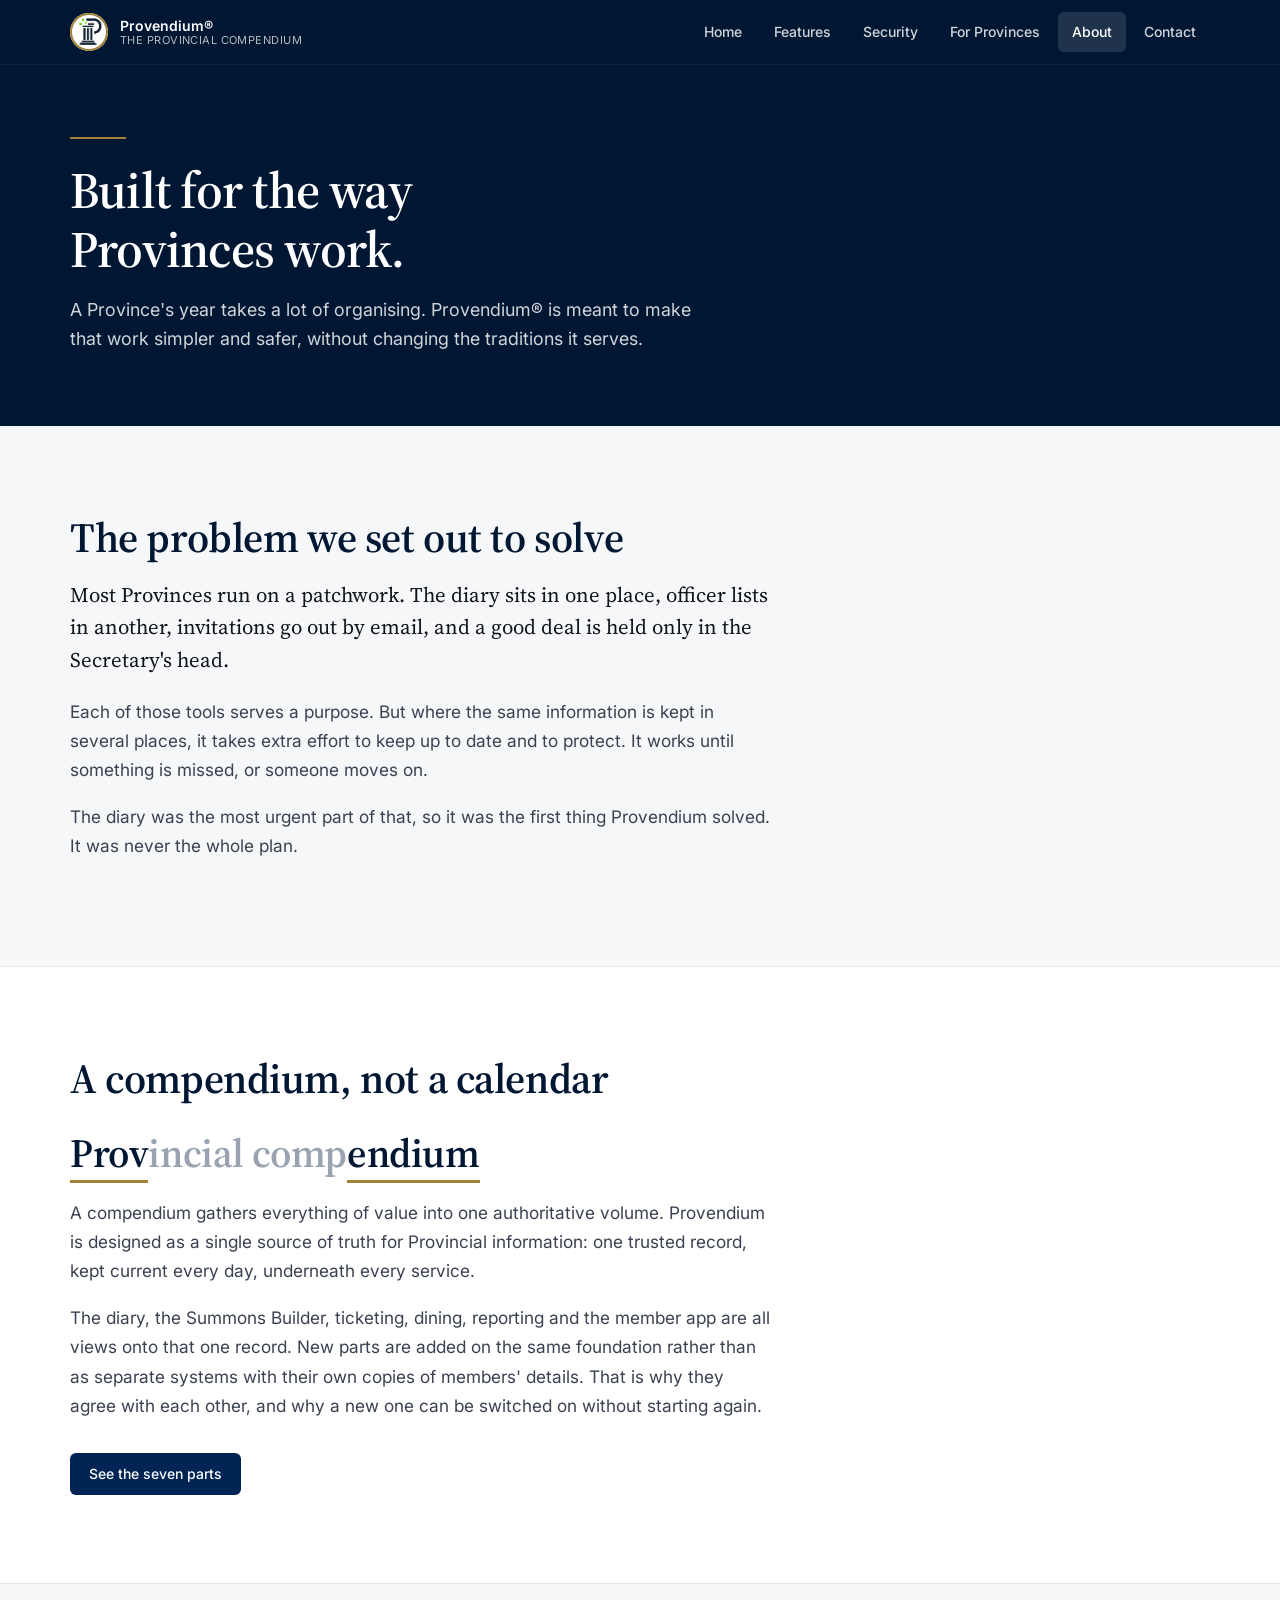
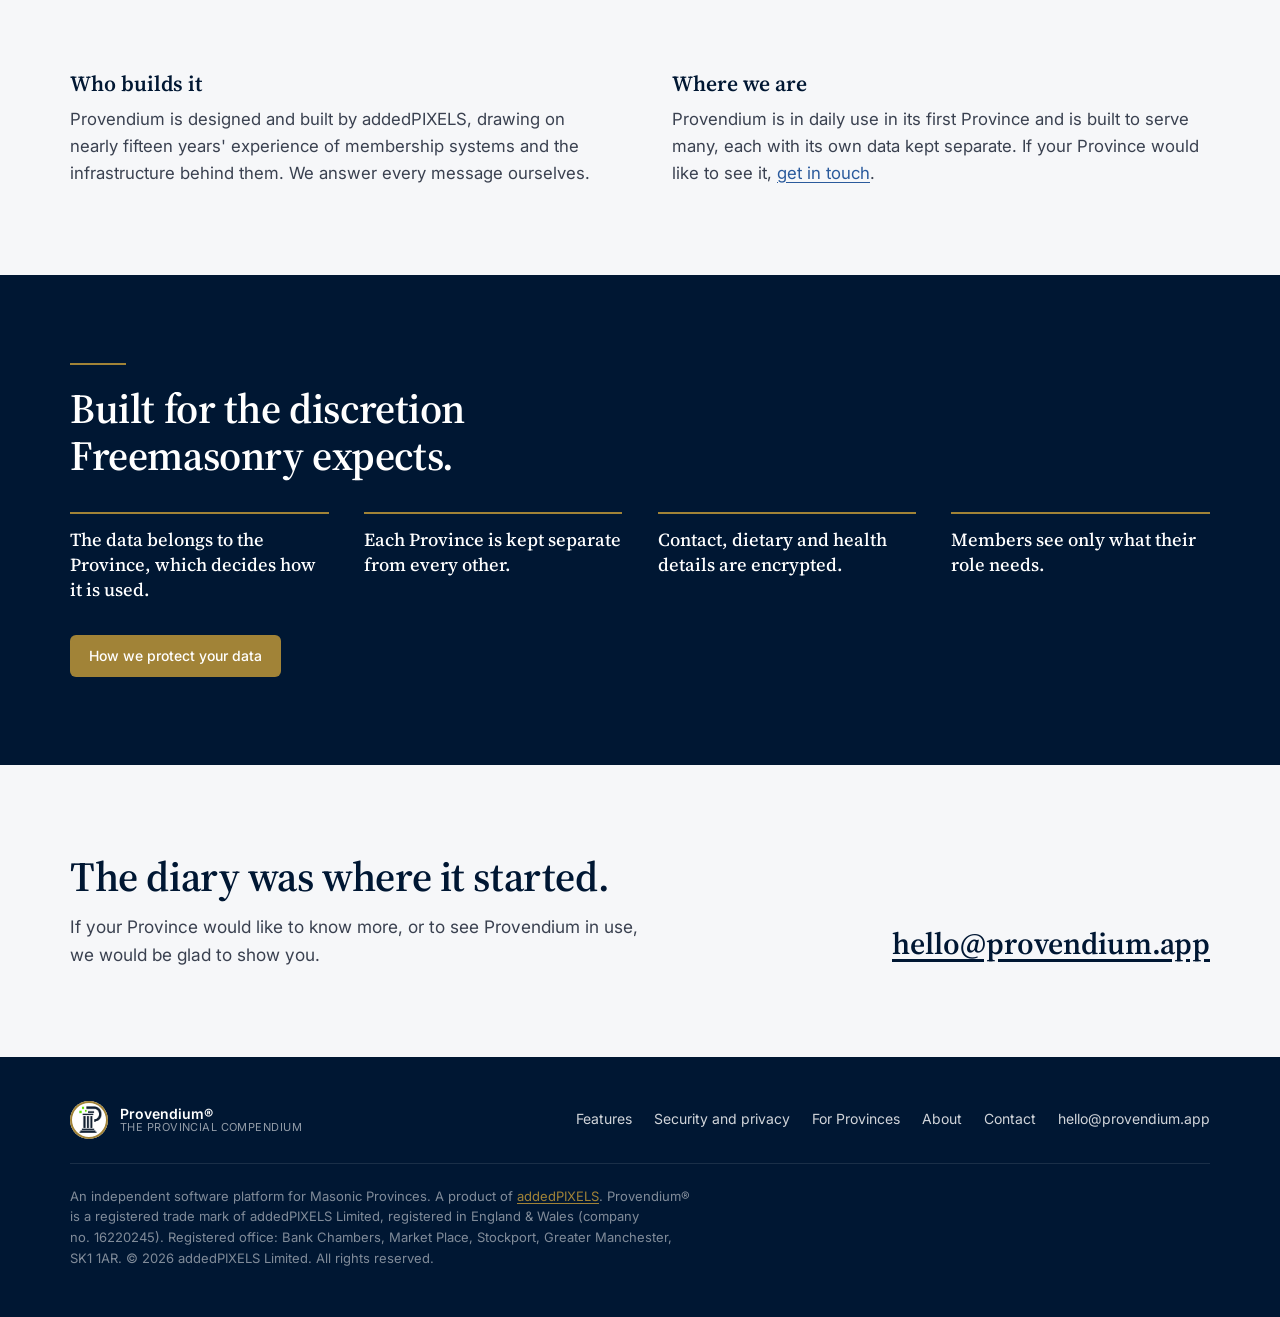
==== commit 47753d07: "Redesign the site on the app's brand and say it is not just a diary Rebuild all six pages on the pro" ====
--- a/about.html
+++ b/about.html
@@ -4,16 +4,9 @@
     <meta charset="utf-8">
     <meta name="viewport" content="width=device-width, initial-scale=1">
     <title>About | Provendium</title>
-    <meta name="description" content="Provendium is built for the way Provinces work, with privacy at its foundation. One system for the diary, the registers and the administration.">
+    <meta name="description" content="Provendium is the Provincial Compendium: one trusted record for a Province, with everything else working from it. The diary was where it started.">
     <link rel="canonical" href="https://provendium.app/about.html">
     <link rel="icon" href="provendium-mark.png" type="image/png">
-
-    <meta property="og:type" content="website">
-    <meta property="og:title" content="About | Provendium">
-    <meta property="og:description" content="Built for the way Provinces work, with privacy at its foundation.">
-    <meta property="og:url" content="https://provendium.app/about.html">
-    <meta property="og:image" content="https://provendium.app/og.png">
-    <meta name="twitter:card" content="summary_large_image">
 
     <link rel="preconnect" href="https://fonts.googleapis.com">
     <link rel="preconnect" href="https://fonts.gstatic.com" crossorigin>
@@ -24,96 +17,110 @@
 <body>
     <a class="skip" href="#main">Skip to content</a>
 
-    <header class="site-header">
-        <div class="container">
+    <header class="topbar">
+        <div class="page topbar-inner">
             <a class="brand" href="index.html">
-                <img class="brand-mark" src="provendium-mark.png" alt="" width="30" height="30">
-                <span>Provendium&reg;</span>
+                <span class="brand-mark"><img src="provendium-mark.png" alt="" width="38" height="38"></span>
+                <span class="brand-text"><span class="title">Provendium&reg;</span><span class="sub">The Provincial Compendium</span></span>
             </a>
             <button class="nav-toggle" type="button" aria-expanded="false" aria-controls="primary-nav" aria-label="Menu">
                 <svg class="icon icon-menu" aria-hidden="true"><use href="icons.svg#i-menu"></use></svg>
                 <svg class="icon icon-close" aria-hidden="true"><use href="icons.svg#i-close"></use></svg>
             </button>
-            <nav class="nav" id="primary-nav" aria-label="Primary">
+            <nav class="topnav" id="primary-nav" aria-label="Primary">
                 <a href="index.html">Home</a>
                 <a href="features.html">Features</a>
                 <a href="security.html">Security</a>
                 <a href="for-provinces.html">For Provinces</a>
-                <a href="about.html" aria-current="page">About</a>
+                <a href="about.html" class="active" aria-current="page">About</a>
                 <a href="contact.html">Contact</a>
             </nav>
         </div>
     </header>
 
     <main id="main">
-        <section class="hero">
-            <div class="container fade-up">
-                <p class="eyebrow ruled">About</p>
+        <section class="page-head">
+            <div class="page">
+                <span class="hero-divider"></span>
                 <h1>Built for the way Provinces work.</h1>
-                <p class="lede">A Province's year takes a lot of organising. Provendium&reg; is meant to make that work simpler and safer, without changing the traditions it serves.</p>
+                <p>A Province's year takes a lot of organising. Provendium&reg; is meant to make that work simpler and safer, without changing the traditions it serves.</p>
             </div>
         </section>
 
-        <section class="section">
-            <div class="container narrow">
+        <section class="band">
+            <div class="page prose">
                 <h2>The problem we set out to solve</h2>
-                <p class="lead">Most Provinces run on a patchwork. The diary sits in one place, officer lists in another, invitations go out by email, a calendar widget is bolted onto the website, and a good deal is held only in the Secretary's head. It works until something is missed, or someone moves on.</p>
-                <p class="lead">Provendium replaces that patchwork with one system. The diary, the registers, the invitations and the notices live together, so the picture stays complete and up to date. It can begin from the membership records a Province already keeps, so there is no starting from a blank sheet.</p>
-
-                <p class="etymology mt-2"><span class="hl">Prov</span>incial&nbsp;comp<span class="hl">endium</span></p>
-                <p class="lead">A compendium for a Province: everything in one place.</p>
+                <p class="first">Most Provinces run on a patchwork. The diary sits in one place, officer lists in another, invitations go out by email, and a good deal is held only in the Secretary's head.</p>
+                <p>Each of those tools serves a purpose. But where the same information is kept in several places, it takes extra effort to keep up to date and to protect. It works until something is missed, or someone moves on.</p>
+                <p>The diary was the most urgent part of that, so it was the first thing Provendium solved. It was never the whole plan.</p>
             </div>
         </section>
 
-        <section class="section alt">
-            <div class="container narrow">
-                <h2>Privacy at the foundation</h2>
-                <p class="lead">Privacy is built in from the start.</p>
-                <ul class="lead-list mt-2">
-                    <li><strong>Each Province is kept separate.</strong> One Province's information is never visible to another.</li>
-                    <li><strong>Sensitive personal details are encrypted.</strong> Contact information is protected, not left in plain text.</li>
-                    <li><strong>Members see only what they should.</strong> Public information stays public, and private information stays private.</li>
-                </ul>
-                <p class="lead mt-2">Provendium is designed around the discretion Freemasonry expects, so a Province can keep more of its administration in one place with confidence.</p>
+        <section class="band band-white">
+            <div class="page prose">
+                <h2>A compendium, not a calendar</h2>
+                <p class="etymology" aria-label="Provincial compendium"><b>Prov</b>incial comp<b>endium</b></p>
+                <p>A compendium gathers everything of value into one authoritative volume. Provendium is designed as a single source of truth for Provincial information: one trusted record, kept current every day, underneath every service.</p>
+                <p>The diary, the Summons Builder, ticketing, dining, reporting and the member app are all views onto that one record. New parts are added on the same foundation rather than as separate systems with their own copies of members' details. That is why they agree with each other, and why a new one can be switched on without starting again.</p>
+                <p class="after"><a class="btn btn-primary" href="features.html">See the seven parts</a></p>
             </div>
         </section>
 
-        <section class="section">
-            <div class="container narrow">
-                <h2>Where we are</h2>
-                <p class="lead">Provendium is in a Provincial pilot. If your Province would like to know more, or to see it in use, get in touch.</p>
-                <p class="mt-2"><a class="btn btn-navy" href="contact.html">Get in touch</a></p>
+        <section class="band">
+            <div class="page duo">
+                <div>
+                    <h3>Who builds it</h3>
+                    <p>Provendium is designed and built by addedPIXELS, drawing on nearly fifteen years' experience of membership systems and the infrastructure behind them. We answer every message ourselves.</p>
+                </div>
+                <div>
+                    <h3>Where we are</h3>
+                    <p>Provendium is in daily use in its first Province and is built to serve many, each with its own data kept separate. If your Province would like to see it, <a href="contact.html">get in touch</a>.</p>
+                </div>
+            </div>
+        </section>
+
+        <section class="band privacy">
+            <div class="page">
+                <span class="hero-divider"></span>
+                <h2>Built for the discretion Freemasonry expects.</h2>
+                <ul>
+                    <li>The data belongs to the Province, which decides how it is used.</li>
+                    <li>Each Province is kept separate from every other.</li>
+                    <li>Contact, dietary and health details are encrypted.</li>
+                    <li>Members see only what their role needs.</li>
+                </ul>
+                <a class="btn btn-gold" href="security.html">How we protect your data</a>
+            </div>
+        </section>
+
+        <section class="band contact">
+            <div class="page">
+                <div>
+                    <h2>The diary was where it started.</h2>
+                    <p>If your Province would like to know more, or to see Provendium in use, we would be glad to show you.</p>
+                </div>
+                <a class="mail" href="mailto:hello@provendium.app">hello@provendium.app</a>
             </div>
         </section>
     </main>
 
     <footer class="site-footer">
-        <div class="container">
-            <div class="foot-cols">
-                <div>
-                    <a class="brand" href="index.html">Provendium</a>
-                    <div class="foot-tag">The Provincial Compendium. The diary, the registers and the administration for your Province, in one place.</div>
-                    <div class="foot-meta" style="margin-top:14px"><span>A product of <a href="https://addedpixels.com" rel="noopener">addedPIXELS</a></span></div>
-                </div>
-                <div>
-                    <h4>Explore</h4>
-                    <ul>
-                        <li><a href="features.html">Features</a></li>
-                        <li><a href="security.html">Security &amp; privacy</a></li>
-                        <li><a href="for-provinces.html">For Provinces</a></li>
-                    </ul>
-                </div>
-                <div>
-                    <h4>Provendium</h4>
-                    <ul>
-                        <li><a href="about.html">About</a></li>
-                        <li><a href="contact.html">Contact</a></li>
-                        <li><a href="mailto:hello@provendium.app">hello@provendium.app</a></li>
-                    </ul>
-                </div>
+        <div class="page">
+            <div class="foot-row">
+                <a class="brand" href="index.html">
+                <span class="brand-mark"><img src="provendium-mark.png" alt="" width="38" height="38"></span>
+                <span class="brand-text"><span class="title">Provendium&reg;</span><span class="sub">The Provincial Compendium</span></span>
+            </a>
+                <nav class="foot-nav" aria-label="Footer">
+                    <a href="features.html">Features</a>
+                    <a href="security.html">Security and privacy</a>
+                    <a href="for-provinces.html">For Provinces</a>
+                    <a href="about.html">About</a>
+                    <a href="contact.html">Contact</a>
+                    <a href="mailto:hello@provendium.app">hello@provendium.app</a>
+                </nav>
             </div>
-            <hr class="foot-divider">
-            <p class="foot-small">An independent software platform for Masonic Provinces. Provendium&reg; is a registered trade mark of addedPIXELS Limited, registered in England &amp; Wales (company no.&nbsp;16220245). Registered office: Bank Chambers, Market Place, Stockport, Greater Manchester, SK1&nbsp;1AR. &copy; 2026 addedPIXELS Limited. All rights reserved.</p>
+            <p class="foot-small">An independent software platform for Masonic Provinces. A product of <a href="https://addedpixels.com" rel="noopener">addedPIXELS</a>. Provendium&reg; is a registered trade mark of addedPIXELS Limited, registered in England &amp; Wales (company no.&nbsp;16220245). Registered office: Bank Chambers, Market Place, Stockport, Greater Manchester, SK1&nbsp;1AR. &copy; 2026 addedPIXELS Limited. All rights reserved.</p>
         </div>
     </footer>
 </body>
--- a/styles.css
+++ b/styles.css
@@ -1,424 +1,420 @@
 /*
  * Provendium (provendium.app) - shared stylesheet.
- * Brand tokens: navy chrome, a muted gold accent, Inter for UI text and
- * Source Serif 4 for headings.
+ *
+ * The first half mirrors the app: its design tokens and component classes
+ * are lifted from the product's own stylesheet, so the website and the
+ * product read as one thing. If the app's palette or type changes, change
+ * it here too. The second half is how the marketing pages are laid out.
  */
 
 :root {
-    --navy-deep: #001733;
-    --navy: #002554;
-    --navy-panel: #0a2247;
-    --gold: #a18337;
-    --gold-bright: #c4a24e;
-    --gold-soft: #f8f1de;
-    /* Regalia accents - Craft blue, Royal Arch red. Used to tag order/type. */
-    --craft: #1f5fa8;
-    --craft-soft: #e8f0f9;
-    --ra: #9b2d2d;
-    --ra-soft: #f6e9e9;
-    --ink: #111418;
-    --ink-soft: #5b6470;
-    --surface: #ffffff;
-    --surface-2: #fafbfc;
-    --border: #e5e7eb;
+    --color-navy: #002554;
+    --color-navy-deep: #001733;
+    --color-navy-soft: #0a2e63;
+    --color-accent: #4a7abc;
+    --color-accent-dark: #2a5a9c;
+    --color-accent-light: #e2f5ff;
+    --color-craft: #2c5d9e;
+    --color-craft-soft: #e8f1fb;
+    --color-arch: #872121;
+    --color-arch-soft: #fbe9e9;
+    --color-provincial: #a18337;
+    --color-provincial-soft: #f8f1de;
+    --color-social: #5a8a5a;
+    --color-social-soft: #ebf3eb;
+    --color-bg: #f6f7f9;
+    --color-surface: #ffffff;
+    --color-surface-2: #fafbfc;
+    --color-text: #111418;
+    --color-text-soft: #3a4150;
+    --color-muted: #6b7280;
+    --color-muted-soft: #9aa3b2;
+    --color-border: #e5e7eb;
+    --color-border-strong: #d1d5db;
+    --font-sans: "Inter", system-ui, -apple-system, "Segoe UI", Roboto, sans-serif;
+    --font-serif: "Source Serif 4", "Source Serif Pro", Georgia, serif;
+    --radius-sm: 6px;
     --radius: 10px;
     --radius-lg: 14px;
     --shadow-sm: 0 1px 2px rgba(15, 23, 42, 0.05);
     --shadow-md: 0 4px 14px rgba(15, 23, 42, 0.08);
     --shadow-lg: 0 14px 36px rgba(15, 23, 42, 0.12);
-    --font-sans: "Inter", system-ui, -apple-system, "Segoe UI", Roboto, sans-serif;
-    --font-serif: "Source Serif 4", "Source Serif Pro", Georgia, serif;
-    --maxw: 1080px;
+    --page: 1180px;
 }
 
 * { box-sizing: border-box; }
-html { scroll-behavior: smooth; }
+html { font-size: 16px; }
 body {
-    margin: 0;
-    font-family: var(--font-sans);
-    color: var(--ink);
-    background: var(--surface);
-    line-height: 1.6;
-    -webkit-font-smoothing: antialiased;
-}
-
-h1, h2, h3 {
-    font-family: var(--font-serif);
-    color: var(--navy-deep);
-    line-height: 1.2;
-    font-weight: 600;
-    margin: 0 0 0.5em;
-}
-h1 { font-size: clamp(2.2rem, 5vw, 3.4rem); letter-spacing: -0.01em; }
-h2 { font-size: clamp(1.6rem, 3vw, 2.2rem); }
-h3 { font-size: 1.15rem; }
-p { margin: 0 0 1rem; }
-a { color: var(--navy); text-decoration: none; }
-a:hover { text-decoration: underline; }
+    margin: 0; font-family: var(--font-sans); color: var(--color-text); background: var(--color-surface);
+    line-height: 1.6; -webkit-font-smoothing: antialiased; -moz-osx-font-smoothing: grayscale;
+}
+h1, h2, h3 { font-family: var(--font-serif); font-weight: 600; color: var(--color-navy-deep); margin: 0; line-height: 1.15; text-wrap: balance; }
+p { margin: 0 0 1em; }
+a { color: var(--color-accent-dark); text-underline-offset: 0.18em; }
+a:hover { color: var(--color-navy); }
 img { max-width: 100%; }
-
-.container { max-width: var(--maxw); margin: 0 auto; padding: 0 24px; }
-.narrow { max-width: 760px; }
-
+:focus-visible { outline: 3px solid var(--color-provincial); outline-offset: 2px; border-radius: 4px; }
 .skip { position: absolute; left: -9999px; }
 .skip:focus { left: 16px; top: 16px; background: #fff; padding: 8px 12px; border-radius: 8px; z-index: 100; box-shadow: var(--shadow-md); }
-
-:focus-visible { outline: 3px solid var(--gold); outline-offset: 2px; border-radius: 4px; }
-
-/* Header */
-.site-header { background: #fff; border-bottom: 1px solid var(--border); }
-.site-header .container {
-    display: flex; align-items: center; justify-content: space-between;
-    gap: 16px; padding-top: 16px; padding-bottom: 16px; flex-wrap: wrap;
-}
-.brand {
-    display: inline-flex; align-items: center; gap: 10px;
-    font-family: var(--font-serif); font-size: 1.4rem; font-weight: 600;
-    color: var(--navy-deep); text-decoration: none; letter-spacing: -0.01em;
-}
-.brand:hover { text-decoration: none; }
-.brand-mark { width: 30px; height: 30px; display: block; }
-.foot-meta { display: flex; flex-direction: column; gap: 6px; }
-.nav { display: flex; gap: 24px; align-items: center; flex-wrap: wrap; }
-.nav a { color: var(--ink-soft); font-weight: 500; font-size: 0.95rem; }
-.nav a:hover, .nav a[aria-current="page"] { color: var(--navy-deep); text-decoration: none; }
+.page { max-width: var(--page); margin: 0 auto; padding: 0 20px; }
+
+/* Top bar: the app's own navy chrome, mark in a white disc ringed in gold */
+.topbar { background: var(--color-navy-deep); color: #fff; border-bottom: 1px solid rgba(255, 255, 255, 0.06); }
+.topbar-inner { display: flex; align-items: center; justify-content: space-between; flex-wrap: wrap; min-height: 64px; gap: 4px 1rem; padding-top: 8px; padding-bottom: 8px; }
+.brand { display: flex; align-items: center; gap: 0.75rem; color: #fff; text-decoration: none; }
+.brand:hover { color: #fff; }
+.brand-mark { width: 38px; height: 38px; border-radius: 50%; background: #fff; display: grid; place-items: center; box-shadow: inset 0 0 0 2px var(--color-provincial); overflow: hidden; flex: none; }
+.brand-mark img { width: 100%; height: 100%; object-fit: cover; }
+.brand-text { display: flex; flex-direction: column; line-height: 1.1; }
+.brand-text .title { font-weight: 600; font-size: 14px; color: #fff; }
+.brand-text .sub { font-size: 11px; opacity: 0.7; letter-spacing: 0.04em; text-transform: uppercase; }
+.topnav { display: flex; align-items: center; flex-wrap: wrap; gap: 0.25rem; }
+.topnav a { color: rgba(255, 255, 255, 0.82); padding: 9px 14px; border-radius: var(--radius-sm); font-size: 14px; font-weight: 500; min-height: 40px; display: inline-flex; align-items: center; text-decoration: none; transition: background 0.15s, color 0.15s; }
+.topnav a:hover { background: rgba(255, 255, 255, 0.08); color: #fff; }
+.topnav a.active { background: rgba(255, 255, 255, 0.12); color: #fff; }
 
 /* Buttons */
-.btn {
-    display: inline-flex; align-items: center; gap: 8px;
-    font-weight: 600; font-size: 1rem; padding: 12px 22px;
-    border-radius: var(--radius); border: 1px solid transparent; cursor: pointer;
-    transition: transform 0.12s, background 0.15s, border-color 0.15s, color 0.15s;
-}
-.btn:hover { text-decoration: none; }
-.btn-primary { background: var(--gold); color: var(--navy-deep); }
-.btn-primary:hover { background: #b59341; }
-.btn-navy { background: var(--navy-deep); color: #fff; }
-.btn-navy:hover { background: var(--navy); }
-.btn-ghost { background: transparent; color: #fff; border-color: rgba(255, 255, 255, 0.4); }
-.btn-ghost:hover { background: rgba(255, 255, 255, 0.08); }
-
-/* Hero */
-.hero { background: var(--navy-deep); color: #fff; position: relative; overflow: hidden; }
-.hero::before {
-    content: ""; position: absolute; inset: 0;
-    background: radial-gradient(900px 360px at 85% -10%, rgba(161, 131, 55, 0.18), transparent 60%);
-    pointer-events: none;
-}
-.hero .container { position: relative; padding-top: 92px; padding-bottom: 92px; max-width: 860px; }
-.hero h1 { color: #fff; }
-.hero .lede { font-size: 1.2rem; color: rgba(255, 255, 255, 0.82); max-width: 62ch; }
-.hero-actions { display: flex; gap: 14px; flex-wrap: wrap; margin-top: 30px; }
-
-.eyebrow {
-    font-family: var(--font-sans); text-transform: uppercase; letter-spacing: 0.18em;
-    font-size: 0.78rem; font-weight: 700; color: var(--gold); margin-bottom: 18px;
-}
-
-/* Sections */
-.section { padding: 76px 0; }
-.section.alt { background: var(--surface-2); border-top: 1px solid var(--border); border-bottom: 1px solid var(--border); }
-.section-head { max-width: 64ch; margin-bottom: 40px; }
-.section .lead { font-size: 1.12rem; color: var(--ink-soft); max-width: 64ch; }
-
-/* Feature grid */
-.grid { display: grid; grid-template-columns: repeat(auto-fit, minmax(258px, 1fr)); gap: 20px; }
-.card {
-    background: #fff; border: 1px solid var(--border); border-radius: var(--radius-lg);
-    padding: 26px; box-shadow: var(--shadow-sm);
-}
-.card h3 { margin-bottom: 8px; }
-.card p { color: var(--ink-soft); margin: 0; font-size: 0.97rem; }
-.card .mark {
-    width: 40px; height: 40px; border-radius: 10px; background: var(--gold-soft);
-    color: var(--gold); display: flex; align-items: center; justify-content: center;
-    margin-bottom: 16px; font-family: var(--font-serif); font-weight: 600; font-size: 1.1rem;
-}
-
-/* Etymology flourish */
-.etymology {
-    font-family: var(--font-serif); font-size: clamp(1.6rem, 4.4vw, 2.6rem);
-    color: var(--navy-deep); letter-spacing: 0.005em; margin: 8px 0 12px;
-}
-.etymology .hl { color: var(--gold); }
-
-/* Bulleted lead lists */
-.lead-list { list-style: none; padding: 0; margin: 0; display: grid; gap: 12px; }
-.lead-list li { padding-left: 28px; position: relative; color: var(--ink-soft); }
-.lead-list li::before {
-    content: ""; position: absolute; left: 0; top: 0.62em;
-    width: 10px; height: 10px; border-radius: 2px; background: var(--gold);
-}
-.lead-list strong { color: var(--ink); font-weight: 600; }
-
-/* CTA band */
-.cta-band {
-    background: var(--navy-deep); color: #fff; border-radius: var(--radius-lg);
-    padding: 52px 48px; text-align: center;
-}
-.cta-band h2 { color: #fff; }
-.cta-band p { color: rgba(255, 255, 255, 0.8); max-width: 54ch; margin: 0 auto 26px; }
-
-/* Contact */
-.contact-card {
-    background: #fff; border: 1px solid var(--border); border-radius: var(--radius-lg);
-    padding: 44px; box-shadow: var(--shadow-md); max-width: 640px;
-}
-.email-link { font-family: var(--font-serif); font-size: 1.5rem; color: var(--navy-deep); font-weight: 600; }
+.btn { display: inline-flex; align-items: center; justify-content: center; gap: 0.5rem; height: 42px; padding: 0 18px; border-radius: var(--radius-sm); font-family: var(--font-sans); font-size: 14px; font-weight: 500; border: 1px solid transparent; cursor: pointer; white-space: nowrap; text-decoration: none; transition: background 0.15s, border-color 0.15s, color 0.15s; }
+.btn-lg { height: 50px; padding: 0 24px; font-size: 15px; }
+.btn-sm { height: 34px; padding: 0 12px; font-size: 13px; }
+.btn-primary { background: var(--color-navy); color: #fff; }
+.btn-primary:hover { background: var(--color-navy-deep); color: #fff; }
+.btn-secondary { background: var(--color-surface); color: var(--color-navy-deep); border-color: var(--color-border-strong); }
+.btn-secondary:hover { background: var(--color-surface-2); border-color: var(--color-muted-soft); color: var(--color-navy-deep); }
+.btn-gold { background: var(--color-provincial); color: #fff; }
+.btn-gold:hover { background: #8b6f2a; color: #fff; }
+.btn-onnavy { background: transparent; color: #fff; border-color: rgba(255, 255, 255, 0.4); }
+.btn-onnavy:hover { background: rgba(255, 255, 255, 0.08); color: #fff; }
+
+/* Brand anchors */
+.hero-divider { display: block; width: 56px; height: 2px; background: var(--color-provincial); }
+.section-title { display: flex; align-items: center; gap: 10px; font-size: 20px; }
+.section-title::before { content: ""; width: 4px; height: 18px; background: var(--color-provincial); border-radius: 2px; flex: none; }
+.cat-label { font-size: 11px; font-weight: 700; letter-spacing: 0.14em; text-transform: uppercase; }
+.cat-label.craft { color: var(--color-craft); } .cat-label.arch { color: var(--color-arch); }
+.cat-label.prov { color: #7a6321; } .cat-label.social { color: #3f6b3f; }
+
+/* Cards */
+.pv-card { background: var(--color-surface); border: 1px solid var(--color-border); border-radius: var(--radius); box-shadow: var(--shadow-sm); }
+.pv-card-header { padding: 1rem 1.25rem; border-bottom: 1px solid var(--color-border); display: flex; align-items: center; justify-content: space-between; gap: 0.75rem; flex-wrap: wrap; }
+.pv-card-header h3 { font-size: 17px; }
+.pv-card-body { padding: 1.25rem; }
+.pv-card-footer { padding: 0.8rem 1.25rem; border-top: 1px solid var(--color-border); background: var(--color-surface-2); border-radius: 0 0 var(--radius) var(--radius); font-size: 13px; color: var(--color-muted); }
+
+/* Badges and chips */
+.badge { display: inline-flex; align-items: center; gap: 4px; padding: 3px 8px; border-radius: 999px; font-size: 11px; font-weight: 600; background: var(--color-surface-2); color: var(--color-text-soft); border: 1px solid var(--color-border); white-space: nowrap; }
+.badge .dot { width: 6px; height: 6px; border-radius: 50%; background: currentColor; }
+.badge-craft { background: var(--color-craft-soft); color: #1f4d8a; border-color: #cfdef2; }
+.badge-arch { background: var(--color-arch-soft); color: var(--color-arch); border-color: #f0caca; }
+.badge-prov { background: var(--color-provincial-soft); color: #6b541f; border-color: #ebd9a8; }
+.badge-social { background: var(--color-social-soft); color: #2f5c2f; border-color: #cae0ca; }
+.rsvp-chip { display: inline-flex; align-items: center; gap: 5px; padding: 2px 8px; border-radius: 999px; font-size: 11px; font-weight: 500; white-space: nowrap; }
+.rsvp-yes { background: #dcfce7; color: #166534; }
+.rsvp-no { background: var(--color-arch-soft); color: var(--color-arch); }
+.rsvp-pending { background: var(--color-surface-2); color: var(--color-muted); border: 1px dashed var(--color-border-strong); }
+.status-chip { display: inline-flex; align-items: center; padding: 2px 8px; border-radius: 999px; font-size: 11px; font-weight: 600; background: var(--color-surface-2); color: var(--color-text-soft); border: 1px solid var(--color-border); white-space: nowrap; }
+.status-chip.success { background: #dcfce7; color: #166534; border-color: #bbf7d0; }
+.status-chip.info { background: var(--color-accent-light); color: var(--color-accent-dark); border-color: #cfe6f5; }
+.status-chip.warn { background: #fef3c7; color: #92400e; border-color: #fde68a; }
+
+.filter-row { display: flex; flex-wrap: wrap; gap: 6px; align-items: center; }
+.filter-pill { display: inline-flex; align-items: center; gap: 6px; padding: 6px 12px; min-height: 32px; border-radius: 999px; border: 1px solid var(--color-border-strong); background: var(--color-surface); font-family: var(--font-sans); font-size: 12px; font-weight: 500; color: var(--color-text-soft); cursor: pointer; line-height: 1; }
+.filter-pill .dot { width: 8px; height: 8px; border-radius: 50%; background: var(--color-border-strong); }
+.filter-pill:hover { border-color: var(--color-accent); color: var(--color-accent-dark); }
+.filter-pill[aria-pressed="true"] { background: var(--color-navy); color: #fff; border-color: var(--color-navy); }
+.dot.craft { background: var(--color-craft); } .dot.arch { background: var(--color-arch); }
+.dot.prov { background: var(--color-provincial); } .dot.social { background: var(--color-social); }
+
+/* KPI tiles */
+.kpis { display: grid; grid-template-columns: repeat(4, 1fr); gap: 10px; }
+.kpi { padding: 0.85rem 1rem; border-radius: var(--radius); background: var(--color-surface); border: 1px solid var(--color-border); }
+.kpi .k { font-size: 11px; color: var(--color-muted); text-transform: uppercase; letter-spacing: 0.06em; font-weight: 600; }
+.kpi .v { font-family: var(--font-serif); font-size: 26px; color: var(--color-navy-deep); margin-top: 4px; font-weight: 600; line-height: 1.1; font-variant-numeric: tabular-nums; }
+
+/* Person rows */
+.people { list-style: none; margin: 0; padding: 0; }
+.people li { display: flex; align-items: center; justify-content: space-between; gap: 12px; padding: 10px 0; border-top: 1px solid var(--color-border); }
+.people li:first-child { border-top: 0; }
+.person { display: flex; align-items: center; gap: 10px; min-width: 0; }
+.person .pa { width: 32px; height: 32px; border-radius: 50%; background: var(--color-navy); color: #fff; display: grid; place-items: center; font-size: 11px; font-weight: 600; flex-shrink: 0; }
+.person .pa.alt { background: var(--color-accent); } .person .pa.alt2 { background: var(--color-provincial); } .person .pa.alt3 { background: var(--color-arch); }
+.person .pa.vacant { background: var(--color-surface-2); border: 1px dashed var(--color-border-strong); }
+.person .pn { display: block; font-weight: 500; color: var(--color-text); font-size: 13px; line-height: 1.25; }
+.person .pr { display: block; font-size: 11px; color: var(--color-muted); }
+.person.is-vacant .pn { color: var(--color-muted); font-style: italic; font-weight: 400; }
+
+/* The diary: month grid on wide screens, agenda list on narrow ones */
+.cal-controls { display: flex; align-items: center; justify-content: space-between; flex-wrap: wrap; gap: 0.75rem; margin-bottom: 1rem; }
+.cal-month { font-family: var(--font-serif); font-size: 22px; color: var(--color-navy-deep); font-weight: 600; }
+.cal-grid { display: grid; grid-template-columns: repeat(7, minmax(0, 1fr)); gap: 1px; background: var(--color-border); border: 1px solid var(--color-border); border-radius: var(--radius); overflow: hidden; }
+.cal-day-head { background: var(--color-surface-2); padding: 8px 10px; font-size: 11px; font-weight: 600; color: var(--color-muted); text-transform: uppercase; letter-spacing: 0.06em; }
+.cal-cell { background: var(--color-surface); min-height: 96px; padding: 8px 8px 10px; display: flex; flex-direction: column; gap: 4px; min-width: 0; }
+.cal-cell.dim { background: var(--color-surface-2); }
+.cal-cell.dim .cal-num { color: var(--color-muted-soft); }
+.cal-num { font-size: 12px; font-weight: 600; color: var(--color-text-soft); margin-bottom: 2px; }
+.cal-evt { font-size: 11px; padding: 4px 7px; border-radius: 5px; color: #fff; font-weight: 500; display: flex; flex-direction: column; line-height: 1.25; overflow: hidden; background: var(--color-craft); }
+.cal-evt .t { font-size: 10px; opacity: 0.85; font-weight: 400; }
+.cal-evt.craft { background: var(--color-craft); } .cal-evt.arch { background: var(--color-arch); }
+.cal-evt.prov { background: var(--color-provincial); } .cal-evt.social { background: var(--color-social); }
+.cal-evt.is-focus { box-shadow: 0 0 0 2px #fff, 0 0 0 4px var(--color-provincial); }
+.cal-evt[hidden], .cal-list li[hidden] { display: none; }
+.cal-list { list-style: none; margin: 0; padding: 0; border: 1px solid var(--color-border); border-radius: var(--radius); overflow: hidden; }
+.cal-list li { display: grid; grid-template-columns: 46px 4px 1fr; gap: 12px; align-items: center; padding: 12px 14px; border-top: 1px solid var(--color-border); background: var(--color-surface); }
+.cal-list li:first-child { border-top: 0; }
+.cal-list li.is-focus { box-shadow: inset 0 0 0 2px var(--color-provincial); }
+.cal-list .when { text-align: center; }
+.cal-list .when b { display: block; font-family: var(--font-serif); font-size: 19px; font-weight: 600; color: var(--color-navy-deep); line-height: 1; }
+.cal-list .when span { font-size: 11px; color: var(--color-muted); text-transform: uppercase; letter-spacing: 0.06em; }
+.cal-list .rail { align-self: stretch; border-radius: 3px; background: var(--color-craft); }
+.cal-list .rail.arch { background: var(--color-arch); } .cal-list .rail.prov { background: var(--color-provincial); } .cal-list .rail.social { background: var(--color-social); }
+.cal-list .what b { display: block; font-size: 14px; font-weight: 600; line-height: 1.3; }
+.cal-list .what span { font-size: 12px; color: var(--color-muted); }
+/* Wide screens show the grid; the list stays available to screen readers. */
+@media (min-width: 761px) {
+    .cal-list { position: absolute; width: 1px; height: 1px; overflow: hidden; clip-path: inset(50%); white-space: nowrap; border: 0; }
+}
+@media (max-width: 760px) {
+    .cal-grid { display: none; }
+}
+
+/* Festive board plan */
+.plan { display: block; width: 100%; height: auto; }
+.legend { display: flex; flex-wrap: wrap; gap: 6px 16px; font-size: 12px; color: var(--color-muted); }
+.legend i { display: inline-block; width: 9px; height: 9px; border-radius: 50%; margin-right: 6px; }
+
+.illus { font-size: 13px; color: var(--color-muted); margin: 10px 0 0; }
 
 /* Footer */
-.site-footer { background: var(--navy-deep); color: rgba(255, 255, 255, 0.7); padding: 50px 0; font-size: 0.92rem; }
-.site-footer a { color: var(--gold); }
-.site-footer .brand { color: #fff; display: inline-block; margin-bottom: 6px; }
-.foot-row { display: flex; justify-content: space-between; gap: 24px; flex-wrap: wrap; align-items: flex-start; }
-.foot-tag { color: rgba(255, 255, 255, 0.55); }
-.foot-small { font-size: 0.82rem; color: rgba(255, 255, 255, 0.45); margin-top: 26px; max-width: 60ch; }
-
-/* Spacing helpers */
-.mt-2 { margin-top: 2rem; }
-.mb-0 { margin-bottom: 0; }
-
-@media (max-width: 600px) {
-    .section { padding: 54px 0; }
-    .hero .container { padding-top: 66px; padding-bottom: 66px; }
-    .cta-band { padding: 36px 24px; }
-    .contact-card { padding: 32px 24px; }
-}
-
-/* Gentle entrance, motion-safe only */
-@media (prefers-reduced-motion: no-preference) {
-    .fade-up { animation: pv-fade-up 0.5s ease both; }
-}
-@keyframes pv-fade-up {
-    from { opacity: 0; transform: translateY(12px); }
-    to { opacity: 1; transform: none; }
-}
+.site-footer { background: var(--color-navy-deep); color: rgba(255, 255, 255, 0.7); padding: 44px 0 48px; font-size: 14px; }
+.site-footer a { color: rgba(255, 255, 255, 0.82); }
+.site-footer a:hover { color: #fff; }
+.foot-row { display: flex; flex-wrap: wrap; justify-content: space-between; align-items: center; gap: 1rem 2rem; padding-bottom: 24px; border-bottom: 1px solid rgba(255, 255, 255, 0.1); margin-bottom: 22px; }
+.foot-nav { display: flex; flex-wrap: wrap; gap: 6px 22px; }
+.foot-nav a { text-decoration: none; }
+.foot-small { font-size: 13px; color: rgba(255, 255, 255, 0.5); max-width: 78ch; margin: 0; }
+.foot-small a { color: var(--color-provincial); }
 
 /* =====================================================================
-   Extended system - icons, feature rows, on-brand UI mockups, and the
-   Features / Security / For-Provinces page components.
-   Everything below is hand-rolled on the same tokens; no framework.
+   Website layout. Everything above mirrors the app; everything below is
+   how the marketing pages are laid out with it.
    ===================================================================== */
-
-/* Inline SVG icons (Lucide-spirit line set, tinted via currentColor) */
-.icon { width: 1.35em; height: 1.35em; display: inline-block; vertical-align: -0.22em; stroke-width: 1.75; }
-.mark .icon { width: 22px; height: 22px; color: var(--gold); vertical-align: middle; }
-.icon-lg { width: 26px; height: 26px; }
-
-/* An icon in a soft tile - the feature "mark", now holding an SVG */
-.mark.mark-craft { background: var(--craft-soft); color: var(--craft); }
-.mark.mark-ra { background: var(--ra-soft); color: var(--ra); }
-
-/* Eyebrow with a leading gold rule */
-.eyebrow.ruled { display: inline-flex; align-items: center; gap: 12px; }
-.eyebrow.ruled::before { content: ""; width: 26px; height: 2px; background: var(--gold); display: inline-block; }
-
-/* Hero split - copy beside a product panel */
-.hero-split .container { max-width: var(--maxw); display: grid; grid-template-columns: 1.05fr 0.95fr; gap: 48px; align-items: center; }
-.hero-split .hero-copy { max-width: 34rem; }
-.hero-visual { position: relative; }
-@media (max-width: 900px) {
-    .hero-split .container { grid-template-columns: 1fr; gap: 40px; }
-    .hero-visual { order: 2; }
-}
-
-/* Alternating feature rows: text + visual */
-.feature-row { display: grid; grid-template-columns: 1fr 1fr; gap: 56px; align-items: center; padding: 30px 0; }
-.feature-row + .feature-row { border-top: 1px solid var(--border); margin-top: 18px; padding-top: 48px; }
-.feature-row .feature-visual { order: 2; }
-.feature-row.reverse .feature-copy { order: 2; }
-.feature-row.reverse .feature-visual { order: 1; }
-.feature-copy h3 { font-size: clamp(1.4rem, 2.4vw, 1.9rem); color: var(--navy-deep); margin-bottom: 12px; }
-.feature-copy .lead { margin-bottom: 16px; }
-.feature-copy .kicker { display: inline-flex; align-items: center; gap: 9px; color: var(--gold); font-weight: 700; font-size: 0.78rem; letter-spacing: 0.14em; text-transform: uppercase; margin-bottom: 14px; }
-.feature-copy .kicker .icon { width: 18px; height: 18px; }
-.mini-list { list-style: none; padding: 0; margin: 4px 0 0; display: grid; gap: 9px; }
-.mini-list li { position: relative; padding-left: 26px; color: var(--ink-soft); font-size: 0.98rem; }
-.mini-list li .icon { position: absolute; left: 0; top: 0.15em; width: 17px; height: 17px; color: var(--gold); stroke-width: 2; }
-@media (max-width: 820px) {
-    .feature-row { grid-template-columns: 1fr; gap: 26px; padding: 22px 0; }
-    .feature-row .feature-visual,
-    .feature-row.reverse .feature-visual,
-    .feature-row.reverse .feature-copy { order: 0; }
-    .feature-row + .feature-row { padding-top: 34px; }
-}
-
-/* Icon feature grid (home overview + security) */
-.grid .card .mark { margin-bottom: 16px; }
-.card .card-tags { display: flex; gap: 6px; margin-top: 14px; flex-wrap: wrap; }
-
-/* Order/type tags echoing regalia */
-.tag { display: inline-flex; align-items: center; gap: 6px; font-size: 0.72rem; font-weight: 600; letter-spacing: 0.02em; padding: 3px 9px; border-radius: 999px; background: var(--surface-2); color: var(--ink-soft); border: 1px solid var(--border); }
-.tag-craft { background: var(--craft-soft); color: var(--craft); border-color: transparent; }
-.tag-ra { background: var(--ra-soft); color: var(--ra); border-color: transparent; }
-.tag-gold { background: var(--gold-soft); color: #7a6321; border-color: transparent; }
-
-/* ---- On-brand UI mockups (no real data) ------------------------------ */
-.mock { background: #fff; border: 1px solid var(--border); border-radius: var(--radius-lg); box-shadow: var(--shadow-lg); overflow: hidden; font-size: 0.9rem; }
-.hero-visual .mock { box-shadow: 0 22px 60px rgba(0, 8, 24, 0.45); }
-.mock-bar { display: flex; align-items: center; gap: 7px; padding: 11px 14px; background: var(--navy-deep); border-bottom: 1px solid rgba(255,255,255,0.08); }
-.mock-bar .dot { width: 9px; height: 9px; border-radius: 50%; background: rgba(255,255,255,0.28); }
-.mock-bar .dot:nth-child(1) { background: var(--ra); opacity: 0.8; }
-.mock-bar .dot:nth-child(2) { background: var(--gold); opacity: 0.8; }
-.mock-bar .dot:nth-child(3) { background: var(--craft); opacity: 0.8; }
-.mock-bar .mock-title { margin-left: 8px; color: rgba(255,255,255,0.82); font-size: 0.8rem; font-weight: 600; letter-spacing: 0.01em; }
-.mock-bar .mock-title .icon { width: 15px; height: 15px; color: var(--gold); vertical-align: -0.2em; margin-right: 5px; }
-.mock-body { padding: 16px; background: #fff; }
-
-/* Diary / calendar mock */
-.cal-head { display: flex; justify-content: space-between; align-items: baseline; margin-bottom: 12px; }
-.cal-head .cal-month { font-family: var(--font-serif); font-weight: 600; color: var(--navy-deep); font-size: 1.05rem; }
-.cal-head .cal-sub { color: var(--ink-soft); font-size: 0.76rem; }
-.cal-grid { display: grid; grid-template-columns: repeat(7, 1fr); gap: 5px; }
-.cal-grid .dow { text-align: center; font-size: 0.64rem; font-weight: 700; letter-spacing: 0.06em; color: var(--ink-soft); text-transform: uppercase; padding-bottom: 2px; }
-.cal-cell { aspect-ratio: 1 / 1; border-radius: 6px; background: var(--surface-2); border: 1px solid var(--border); padding: 4px; position: relative; }
-.cal-cell .d { font-size: 0.62rem; color: var(--ink-soft); }
-.cal-cell.dim { opacity: 0.42; }
-.cal-cell .ev { position: absolute; left: 4px; right: 4px; bottom: 4px; height: 4px; border-radius: 2px; background: var(--gold); }
-.cal-cell .ev.craft { background: var(--craft); }
-.cal-cell .ev.ra { background: var(--ra); }
-.cal-cell .ev.two { bottom: 10px; }
-.cal-legend { display: flex; gap: 14px; margin-top: 12px; flex-wrap: wrap; }
-.cal-legend span { display: inline-flex; align-items: center; gap: 6px; font-size: 0.72rem; color: var(--ink-soft); }
-.cal-legend i { width: 9px; height: 9px; border-radius: 2px; display: inline-block; }
-.cal-legend .l-craft { background: var(--craft); }
-.cal-legend .l-ra { background: var(--ra); }
-.cal-legend .l-social { background: var(--gold); }
-
-/* Meeting / RSVP mock */
-.mock-list { display: grid; gap: 10px; }
-.mock-item { display: flex; align-items: center; gap: 14px; padding: 12px 14px; border: 1px solid var(--border); border-radius: 10px; background: #fff; }
-.mock-item .when { text-align: center; min-width: 42px; display: flex; flex-direction: column; gap: 2px; }
-.mock-item .when .d { font-family: var(--font-serif); font-size: 1.15rem; font-weight: 600; color: var(--navy-deep); line-height: 1; }
-.mock-item .when .m { font-size: 0.64rem; text-transform: uppercase; letter-spacing: 0.06em; color: var(--ink-soft); line-height: 1; }
-.mock-item .body { flex: 1; min-width: 0; }
-.mock-item .body .t { display: block; font-weight: 600; color: var(--ink); font-size: 0.86rem; line-height: 1.35; margin-bottom: 3px; }
-.mock-item .body .s { display: block; color: var(--ink-soft); font-size: 0.76rem; line-height: 1.4; }
-.mock-item .rail { width: 3px; align-self: stretch; border-radius: 3px; background: var(--gold); }
-.mock-item .rail.craft { background: var(--craft); }
-.mock-item .rail.ra { background: var(--ra); }
-.rsvp-row { display: flex; gap: 8px; margin-top: 10px; }
-.rsvp-btn { flex: 1; text-align: center; font-size: 0.76rem; font-weight: 600; padding: 8px; border-radius: 8px; border: 1px solid var(--border); color: var(--ink-soft); }
-.rsvp-btn.on { background: var(--navy-deep); color: #fff; border-color: transparent; }
-.rsvp-meta { display: flex; gap: 8px; margin-top: 10px; align-items: center; }
-
-/* Seating mock */
-.seat-plan { display: grid; gap: 10px; }
-.seat-top { height: 22px; border-radius: 6px; background: var(--navy-deep); color: #fff; font-size: 0.66rem; display: flex; align-items: center; justify-content: center; letter-spacing: 0.08em; text-transform: uppercase; }
-.seat-rows { display: grid; gap: 7px; }
-.seat-line { display: grid; grid-template-columns: repeat(8, 1fr); gap: 7px; }
-.seat { aspect-ratio: 1 / 1; border-radius: 50%; background: var(--surface-2); border: 1px solid var(--border); }
-.seat.f { background: var(--gold-soft); border-color: var(--gold); }
-.seat.diet { background: var(--craft-soft); border-color: var(--craft); }
-.seat.head { background: var(--ra-soft); border-color: var(--ra); }
-
-/* Embed-on-your-website mock */
-.embed-frame { border: 1px solid var(--border); border-radius: 12px; overflow: hidden; background: #fff; }
-.embed-chrome { display: flex; align-items: center; gap: 8px; padding: 9px 12px; background: var(--surface-2); border-bottom: 1px solid var(--border); }
-.embed-chrome .url { flex: 1; height: 18px; border-radius: 9px; background: #fff; border: 1px solid var(--border); font-size: 0.66rem; color: var(--ink-soft); display: flex; align-items: center; padding: 0 10px; }
-.embed-inner { padding: 14px; }
-.embed-inner .ew-title { font-family: var(--font-serif); color: var(--navy-deep); font-weight: 600; margin-bottom: 10px; font-size: 0.95rem; }
-
-/* Directory / roster mock */
-.roster { display: grid; gap: 0; border: 1px solid var(--border); border-radius: 10px; overflow: hidden; }
-.roster .r { display: flex; align-items: center; gap: 13px; padding: 12px 14px; }
-.roster .r + .r { border-top: 1px solid var(--border); }
-.roster .r .av { width: 28px; height: 28px; border-radius: 50%; background: var(--navy); color: #fff; display: flex; align-items: center; justify-content: center; font-size: 0.66rem; font-weight: 700; flex-shrink: 0; }
-.roster .r .nm { flex: 1; font-size: 0.82rem; color: var(--ink); line-height: 1.3; }
-.roster .r .nm small { display: block; color: var(--ink-soft); font-size: 0.72rem; margin-top: 2px; }
-.roster .r .off { font-size: 0.72rem; color: var(--ink-soft); padding-left: 10px; white-space: nowrap; }
-.roster .r.vacant .nm { color: var(--ink-soft); font-style: italic; }
-
-/* Caption under a mock */
-.mock-caption { text-align: center; color: var(--ink-soft); font-size: 0.82rem; margin-top: 14px; }
-.hero-visual .mock-caption { color: rgba(255,255,255,0.6); }
-
-/* Stat strip */
-.stat-strip { display: grid; grid-template-columns: repeat(auto-fit, minmax(160px, 1fr)); gap: 20px; }
-.stat { text-align: center; }
-.stat .n { font-family: var(--font-serif); font-size: clamp(1.9rem, 4vw, 2.6rem); font-weight: 600; color: var(--navy-deep); line-height: 1; }
-.stat .n .u { color: var(--gold); }
-.stat .k { color: var(--ink-soft); font-size: 0.9rem; margin-top: 8px; }
-.hero .stat .n { color: #fff; }
-.hero .stat .k { color: rgba(255,255,255,0.7); }
-
-/* Section intro on tinted band */
-.section.navy { background: var(--navy-deep); color: rgba(255,255,255,0.82); border: 0; }
-.section.navy h2 { color: #fff; }
-.section.navy .lead { color: rgba(255,255,255,0.78); }
-.section.navy .card { background: var(--navy-panel); border-color: rgba(255,255,255,0.09); }
-.section.navy .card h3 { color: #fff; }
-.section.navy .card p { color: rgba(255,255,255,0.68); }
-.section.navy .mark { background: rgba(255,255,255,0.06); color: var(--gold-bright); }
-
-/* Steps - a genuine sequence (For Provinces onboarding) */
-.steps { display: grid; gap: 22px; counter-reset: step; }
-.step { display: grid; grid-template-columns: 44px 1fr; gap: 18px; align-items: start; }
-.step .n { counter-increment: step; width: 44px; height: 44px; border-radius: 50%; border: 1.5px solid var(--gold); color: var(--gold); font-family: var(--font-serif); font-weight: 600; font-size: 1.15rem; display: flex; align-items: center; justify-content: center; }
-.step .n::before { content: counter(step); }
-.step h3 { margin-bottom: 6px; }
-.step p { color: var(--ink-soft); margin: 0; }
-
-/* FAQ - disclosure, no JS */
-.faq { max-width: none; }
-.faq details { border-bottom: 1px solid var(--border); padding: 6px 0; }
-.faq summary { cursor: pointer; list-style: none; padding: 16px 40px 16px 0; position: relative; font-weight: 600; color: var(--navy-deep); font-size: 1.05rem; }
-.faq summary::-webkit-details-marker { display: none; }
-.faq summary::after { content: "+"; position: absolute; right: 6px; top: 50%; transform: translateY(-50%); font-size: 1.4rem; color: var(--gold); font-weight: 400; transition: transform 0.2s; }
-.faq details[open] summary::after { content: "\2013"; }
-.faq details p { color: var(--ink-soft); margin: 0 0 16px; max-width: 68ch; }
-
-/* Callout / note strip */
-.note { display: flex; gap: 14px; align-items: flex-start; padding: 18px 20px; border: 1px solid var(--border); border-left: 3px solid var(--gold); border-radius: 10px; background: var(--surface-2); }
-.note .icon { color: var(--gold); flex-shrink: 0; margin-top: 2px; }
-.note p { margin: 0; color: var(--ink-soft); font-size: 0.95rem; }
-
-/* Page hero (compact, for interior pages) */
-.hero.compact .container { padding-top: 66px; padding-bottom: 66px; }
-
-/* Two-column prose for security/for-provinces */
-.duo { display: grid; grid-template-columns: 1fr 1fr; gap: 48px; }
-@media (max-width: 820px) { .duo { grid-template-columns: 1fr; gap: 30px; } }
-
-/* Footer: multi-column */
-.foot-cols { display: grid; grid-template-columns: 1.4fr 1fr 1fr; gap: 32px; padding-bottom: 30px; }
-.foot-cols h4 { color: rgba(255,255,255,0.9); font-family: var(--font-sans); font-size: 0.8rem; text-transform: uppercase; letter-spacing: 0.12em; margin: 0 0 14px; font-weight: 700; }
-.foot-cols ul { list-style: none; padding: 0; margin: 0; display: grid; gap: 9px; }
-.foot-cols ul a { color: rgba(255,255,255,0.66); font-size: 0.92rem; }
-.foot-cols ul a:hover { color: var(--gold); text-decoration: none; }
-.foot-cols .foot-tag { margin-top: 8px; max-width: 30ch; }
-.site-footer .foot-divider { border: 0; border-top: 1px solid rgba(255,255,255,0.1); margin: 0 0 22px; }
-@media (max-width: 720px) { .foot-cols { grid-template-columns: 1fr 1fr; gap: 26px; } .foot-cols > div:first-child { grid-column: 1 / -1; } }
-
-/* Nav: keep six items tidy */
-@media (min-width: 861px) { .nav { gap: 22px; } }
-
-/* Mobile navigation — hamburger toggle (progressive enhancement) */
-.nav-toggle {
-    display: none; align-items: center; justify-content: center;
-    width: 44px; height: 44px; padding: 0; flex-shrink: 0;
-    background: transparent; border: 1px solid var(--border);
-    border-radius: 10px; color: var(--navy-deep); cursor: pointer;
-}
-.nav-toggle:hover { background: var(--surface-2); }
-.nav-toggle .icon { width: 22px; height: 22px; }
+body { background: var(--color-bg); }
+html { scroll-behavior: smooth; scroll-padding-top: 16px; }
+@media (prefers-reduced-motion: reduce) { html { scroll-behavior: auto; } }
+
+/* Mobile navigation: hamburger toggle (progressive enhancement, see nav.js) */
+.nav-toggle { display: none; align-items: center; justify-content: center; width: 44px; height: 44px; padding: 0; flex-shrink: 0; background: transparent; border: 1px solid rgba(255, 255, 255, 0.25); border-radius: var(--radius-sm); color: #fff; cursor: pointer; }
+.nav-toggle:hover { background: rgba(255, 255, 255, 0.08); }
+.nav-toggle .icon { width: 22px; height: 22px; stroke-width: 1.75; }
 .nav-toggle .icon-close { display: none; }
 .nav-toggle[aria-expanded="true"] .icon-menu { display: none; }
 .nav-toggle[aria-expanded="true"] .icon-close { display: inline-block; }
-
-@media (max-width: 820px) {
+@media (max-width: 860px) {
     .nav-toggle { display: inline-flex; }
-    .nav {
-        display: none; width: 100%; flex-direction: column; align-items: stretch;
-        gap: 0; margin-top: 12px; border-top: 1px solid var(--border);
-    }
-    .nav.open { display: flex; }
-    .nav a { padding: 14px 4px; font-size: 1.02rem; border-bottom: 1px solid var(--border); }
-    .nav a[aria-current="page"] { color: var(--navy-deep); font-weight: 600; }
-}
-
-/* No-JS fallback: if scripting is off, show the links rather than hiding them */
-@media (max-width: 820px) {
-    html.no-js .nav { display: flex; }
+    .topnav { display: none; width: 100%; flex-direction: column; align-items: stretch; gap: 0; padding: 6px 0 4px; border-top: 1px solid rgba(255, 255, 255, 0.12); }
+    .topnav.open { display: flex; }
+    .topnav a { padding: 12px 10px; font-size: 16px; }
+    html.no-js .topnav { display: flex; }
     html.no-js .nav-toggle { display: none; }
 }
+
+/* Home hero: navy, with the diary card overlapping its lower edge */
+.hero { background: var(--color-navy-deep); color: rgba(255, 255, 255, 0.82); padding: clamp(2.8rem, 6vw, 4.5rem) 0 clamp(7rem, 12vw, 9.5rem); }
+.hero .page { display: grid; grid-template-columns: minmax(0, 1.2fr) minmax(0, 1fr); gap: clamp(1.5rem, 5vw, 4.5rem); align-items: end; }
+.hero h1 { color: #fff; font-size: clamp(2.3rem, 5vw, 3.7rem); letter-spacing: -0.015em; margin-top: 22px; }
+.hero p { font-size: 1.1rem; margin: 0; max-width: 33rem; }
+.actions { display: flex; flex-wrap: wrap; gap: 10px; margin-top: 1.5rem; }
+.diary-wrap { margin-top: clamp(-7.5rem, -9vw, -5rem); }
+.diary-card { box-shadow: var(--shadow-lg); border-radius: var(--radius-lg); }
+.diary-card .pv-card-body { padding: clamp(1rem, 2.5vw, 1.5rem); }
+.diary-card .pv-card-footer { border-radius: 0 0 var(--radius-lg) var(--radius-lg); display: flex; flex-wrap: wrap; justify-content: space-between; gap: 6px 16px; }
+html.no-js .filter-row.needs-js, html.no-js .needs-js { display: none; }
+
+/* Interior page head */
+.page-head { background: var(--color-navy-deep); color: rgba(255, 255, 255, 0.82); padding: clamp(2.8rem, 6vw, 4.5rem) 0; }
+.page-head h1 { color: #fff; font-size: clamp(2.1rem, 4.4vw, 3.2rem); letter-spacing: -0.015em; margin-top: 22px; max-width: 22ch; }
+.page-head p { font-size: 1.12rem; max-width: 41rem; margin: 1.1rem 0 0; }
+
+/* Bands */
+.band { padding: clamp(3rem, 7vw, 5.5rem) 0; }
+.band-white { background: var(--color-surface); border-top: 1px solid var(--color-border); border-bottom: 1px solid var(--color-border); }
+.band-white + .band-white { border-top: 0; }
+.band h2 { font-size: clamp(1.8rem, 3.4vw, 2.6rem); letter-spacing: -0.01em; }
+.band .sub { font-size: 1.1rem; color: var(--color-text-soft); max-width: 41rem; margin: 0.9rem 0 0; }
+.band .sub + .sub { margin-top: 0.8rem; }
+.after { margin: 2rem 0 0; }
+
+/* Claim on the left, list of parts on the right */
+.more-than { display: grid; grid-template-columns: minmax(0, 0.9fr) minmax(0, 1.1fr); gap: clamp(2rem, 6vw, 5.5rem); align-items: start; }
+.more-than .say p { font-size: 1.08rem; color: var(--color-text-soft); margin: 1.1rem 0 0; }
+.more-than .say p.etymology, .etymology { font-family: var(--font-serif); font-weight: 600; font-size: clamp(1.7rem, 3.4vw, 2.5rem); letter-spacing: -0.01em; line-height: 1.25; color: var(--color-muted-soft); margin: 1.8rem 0 0; }
+.etymology b { font-weight: 600; color: var(--color-navy-deep); border-bottom: 3px solid var(--color-provincial); }
+.parts { margin: 0; }
+.parts > div { display: grid; grid-template-columns: 15rem minmax(0, 1fr); gap: 2px 24px; padding: 15px 0; border-top: 1px solid var(--color-border); }
+.parts > div:first-child { border-top: 2px solid var(--color-navy-deep); }
+.parts > div:last-child { border-bottom: 1px solid var(--color-border); }
+.parts dt { font-family: var(--font-serif); font-weight: 600; font-size: 1.12rem; color: var(--color-navy-deep); }
+.parts dt a { color: inherit; text-decoration: none; }
+.parts dt a:hover { text-decoration: underline; text-decoration-color: var(--color-provincial); }
+.parts dd { margin: 0; color: var(--color-text-soft); font-size: 15px; }
+.parts .is-diary dt::after { content: "You are here"; display: inline-block; margin-left: 10px; padding: 2px 8px; border-radius: 999px; background: var(--color-provincial-soft); border: 1px solid #ebd9a8; color: #6b541f; font-family: var(--font-sans); font-size: 11px; font-weight: 600; vertical-align: 2px; }
+.parts-note { font-size: 15px; color: var(--color-text-soft); margin: 1.2rem 0 0; }
+
+/* Numbered stages: only for real sequences */
+.stages { list-style: none; margin: clamp(2.5rem, 5vw, 3.5rem) 0 0; padding: 0; counter-reset: stage; }
+.stage { counter-increment: stage; display: grid; grid-template-columns: 44px minmax(0, 1fr); gap: 0 24px; }
+.stage-rail { display: flex; flex-direction: column; align-items: center; }
+.stage-rail::before { content: counter(stage); width: 44px; height: 44px; border-radius: 50%; border: 1.5px solid var(--color-provincial); color: #7a6321; background: #fff; font-family: var(--font-serif); font-weight: 600; font-size: 1.15rem; display: grid; place-items: center; flex: none; }
+.stage-rail::after { content: ""; flex: 1; width: 1.5px; background: var(--color-border-strong); margin: 8px 0; }
+.stage:last-child .stage-rail::after { display: none; }
+.stage-main { display: grid; grid-template-columns: minmax(0, 0.8fr) minmax(0, 1.2fr); gap: clamp(1.5rem, 4vw, 3.5rem); align-items: start; padding-bottom: clamp(2.8rem, 6vw, 4.2rem); }
+.stage-main.solo { grid-template-columns: minmax(0, 1fr); max-width: 42rem; padding-bottom: clamp(1.8rem, 4vw, 2.6rem); }
+.stage-main.solo .stage-copy h3 { margin-top: 8px; }
+.stage:last-child .stage-main { padding-bottom: 0; }
+.stage-copy .when { font-size: 14px; font-weight: 600; color: #7a6321; margin: 10px 0 6px; }
+.stage-copy .part { display: inline-block; margin-top: 14px; }
+.stage-copy h3 { font-size: clamp(1.35rem, 2.3vw, 1.75rem); }
+.stage-copy p { color: var(--color-text-soft); margin: 0.8rem 0 0; }
+
+/* Small pieces used inside the illustrative screens */
+.rows { list-style: none; margin: 0; padding: 0; }
+.rows li { display: flex; align-items: center; justify-content: space-between; gap: 12px; padding: 11px 0; border-top: 1px solid var(--color-border); font-size: 14px; }
+.rows li:first-child { border-top: 0; padding-top: 0; }
+.rows li:last-child { padding-bottom: 0; }
+.rows small { display: block; font-size: 12px; color: var(--color-muted); }
+.rule { font-size: 14px; color: var(--color-text-soft); margin: 0 0 14px; padding-bottom: 14px; border-bottom: 1px solid var(--color-border); }
+.rule b { color: var(--color-text); font-weight: 600; }
+.mail-head { font-size: 13px; color: var(--color-muted); display: grid; grid-template-columns: auto 1fr; gap: 2px 12px; }
+.mail-head b { color: var(--color-text); font-weight: 500; }
+.mail-body { font-size: 15px; }
+.mail-body p { margin: 0 0 0.8em; }
+.ask { display: flex; flex-wrap: wrap; align-items: center; justify-content: space-between; gap: 8px 16px; padding: 12px 0; border-top: 1px solid var(--color-border); font-weight: 500; font-size: 14px; }
+.ask div { display: flex; gap: 6px; }
+.ask button[aria-pressed="true"] { background: var(--color-navy); border-color: var(--color-navy); color: #fff; }
+.stack { display: grid; gap: 12px; }
+.invite-meta { font-size: 14px; color: var(--color-text-soft); margin: 4px 0 14px; }
+.reply-state { margin: 0; }
+.report { width: 100%; border-collapse: collapse; font-size: 14px; }
+.report th { text-align: left; font-size: 11px; font-weight: 600; color: var(--color-muted); text-transform: uppercase; letter-spacing: 0.06em; padding: 0 12px 8px 0; border-bottom: 1px solid var(--color-border-strong); }
+.report td { padding: 10px 12px 10px 0; border-bottom: 1px solid var(--color-border); font-variant-numeric: tabular-nums; }
+.report tr:last-child td { border-bottom: 0; padding-bottom: 0; }
+.report .n, .report th.n { text-align: right; padding-right: 0; }
+.up { color: #166534; font-weight: 600; } .down { color: var(--color-arch); font-weight: 600; }
+.kpis.three { grid-template-columns: repeat(3, 1fr); }
+.business { margin: 0; padding: 0 0 0 1.4rem; font-size: 14px; }
+.business li { padding: 7px 0 7px 4px; border-top: 1px solid var(--color-border); }
+.business li:first-child { border-top: 0; padding-top: 0; }
+.business li::marker { color: #7a6321; font-weight: 600; }
+.summons-head { font-family: var(--font-serif); font-weight: 600; color: var(--color-navy-deep); font-size: 15px; margin: 0 0 12px; padding-bottom: 12px; border-bottom: 1px solid var(--color-border); }
+.book { margin-top: 16px; }
+
+/* The app: real screenshots on navy */
+.app { background: var(--color-navy-deep); color: rgba(255, 255, 255, 0.82); }
+.app h2 { color: #fff; margin-top: 20px; }
+.app .sub { color: rgba(255, 255, 255, 0.82); }
+.app-grid { display: grid; grid-template-columns: minmax(0, 0.8fr) minmax(0, 1.2fr); gap: clamp(2rem, 5vw, 4.5rem); align-items: center; }
+.shots { display: grid; grid-template-columns: repeat(3, minmax(0, 1fr)); gap: clamp(10px, 1.6vw, 20px); }
+.shots.two { grid-template-columns: repeat(2, minmax(0, 1fr)); max-width: 30rem; justify-self: end; }
+.shot { margin: 0; }
+.shot img { display: block; width: 100%; height: auto; border-radius: clamp(16px, 2.2vw, 28px); border: 1px solid rgba(255, 255, 255, 0.16); box-shadow: 0 22px 60px rgba(0, 8, 24, 0.5); }
+.shot figcaption { font-size: 13px; color: rgba(255, 255, 255, 0.65); text-align: center; margin-top: 10px; }
+.flist.on-navy { margin-top: 1.8rem; }
+.flist.on-navy > div { border-top-color: rgba(255, 255, 255, 0.14); }
+.flist.on-navy > div:first-child { border-top: 2px solid var(--color-provincial); }
+.flist.on-navy > div:last-child { border-bottom-color: rgba(255, 255, 255, 0.14); }
+.flist.on-navy dt { color: #fff; }
+.flist.on-navy dd { color: rgba(255, 255, 255, 0.75); }
+
+/* Four further parts, set out plainly */
+.also { list-style: none; margin: 2.2rem 0 0; padding: 0; display: grid; grid-template-columns: repeat(4, minmax(0, 1fr)); gap: clamp(1.2rem, 3vw, 2.5rem); }
+.also li { border-top: 2px solid var(--color-provincial); padding-top: 14px; color: var(--color-text-soft); font-size: 15px; }
+.also strong { display: block; font-family: var(--font-serif); font-size: 1.2rem; font-weight: 600; color: var(--color-navy-deep); margin-bottom: 6px; }
+.also.three { grid-template-columns: repeat(3, minmax(0, 1fr)); }
+.also a { display: inline-block; margin-top: 8px; font-weight: 500; }
+
+/* Role tabs (the app's tab strip) */
+.pv-tabs { display: flex; flex-wrap: wrap; gap: 2px; border-bottom: 1px solid var(--color-border-strong); margin: 2rem 0 0; }
+.pv-tabs button { font-family: var(--font-sans); font-size: 15px; font-weight: 500; color: var(--color-text-soft); background: none; border: 0; border-bottom: 3px solid transparent; margin-bottom: -1px; padding: 12px 18px; min-height: 44px; cursor: pointer; }
+.pv-tabs button:hover { color: var(--color-navy-deep); }
+.pv-tabs button[aria-selected="true"] { color: var(--color-navy-deep); font-weight: 600; border-bottom-color: var(--color-provincial); }
+.panel { display: grid; grid-template-columns: minmax(0, 0.85fr) minmax(0, 1.15fr); gap: clamp(1.5rem, 5vw, 4rem); align-items: start; padding-top: 2.2rem; }
+.panel[hidden] { display: none; }
+.panel > div > h3 { font-size: clamp(1.35rem, 2.3vw, 1.7rem); }
+.panel-role { display: none; font-size: 14px; font-weight: 600; color: #7a6321; margin: 0 0 6px; }
+html.no-js .pv-tabs { display: none; }
+html.no-js .panel[hidden] { display: grid; }
+html.no-js .panel { border-top: 1px solid var(--color-border-strong); margin-top: 2.2rem; }
+html.no-js .panel-role { display: block; }
+.gets { list-style: none; margin: 1.2rem 0 0; padding: 0; }
+.gets li { padding: 12px 0; border-top: 1px solid var(--color-border); }
+.gets li:last-child { border-bottom: 1px solid var(--color-border); }
+.gets b { display: block; font-weight: 600; color: var(--color-navy-deep); }
+.gets span { font-size: 15px; color: var(--color-text-soft); }
+
+/* Features page: one section per part */
+.jump { display: flex; flex-wrap: wrap; gap: 8px; margin: 1.8rem 0 0; padding: 0; list-style: none; }
+.jump a { display: inline-flex; align-items: center; min-height: 36px; padding: 6px 14px; border-radius: 999px; border: 1px solid rgba(255, 255, 255, 0.3); color: #fff; font-size: 14px; font-weight: 500; text-decoration: none; }
+.jump a:hover { background: rgba(255, 255, 255, 0.1); color: #fff; }
+.fsec-grid { display: grid; grid-template-columns: minmax(0, 1fr) minmax(0, 1fr); gap: clamp(1.5rem, 5vw, 4.5rem); align-items: start; margin-top: 2.2rem; }
+.fsec-grid > .stack, .fsec-grid > .pv-card { position: sticky; top: 16px; }
+.flist { margin: 0; }
+.flist > div { padding: 14px 0; border-top: 1px solid var(--color-border); }
+.flist > div:first-child { border-top: 2px solid var(--color-navy-deep); }
+.flist > div:last-child { border-bottom: 1px solid var(--color-border); }
+.flist dt { font-weight: 600; color: var(--color-navy-deep); font-size: 1.02rem; }
+.flist dd { margin: 3px 0 0; color: var(--color-text-soft); font-size: 15px; }
+.timeline { list-style: none; margin: 0; padding: 0; }
+.timeline li { display: grid; grid-template-columns: 5.2rem minmax(0, 1fr) auto; gap: 12px; align-items: center; padding: 10px 0; border-top: 1px solid var(--color-border); font-size: 14px; }
+.timeline li:first-child { border-top: 0; padding-top: 0; }
+.timeline li:last-child { padding-bottom: 0; }
+.timeline .yr { font-family: var(--font-serif); font-weight: 600; color: var(--color-navy-deep); font-variant-numeric: tabular-nums; }
+.timeline small { display: block; font-size: 12px; color: var(--color-muted); }
+
+/* Prose pages */
+.prose > * { max-width: 44rem; }
+.prose h2 { margin-bottom: 1.1rem; }
+.prose p { font-size: 1.08rem; line-height: 1.7; color: var(--color-text-soft); }
+.prose p.first { font-family: var(--font-serif); font-size: 1.3rem; line-height: 1.55; color: var(--color-text); }
+.prose p.etymology { font-family: var(--font-serif); font-size: clamp(1.7rem, 3.4vw, 2.5rem); line-height: 1.25; color: var(--color-muted-soft); margin: 1.6rem 0 1.2rem; }
+.duo { display: grid; grid-template-columns: minmax(0, 1fr) minmax(0, 1fr); gap: clamp(1.5rem, 5vw, 4.5rem); }
+.duo h3 { font-size: 1.35rem; margin-bottom: 0.6rem; }
+.duo p { color: var(--color-text-soft); font-size: 1.05rem; margin: 0; }
+
+/* FAQ: disclosure, no JS */
+.faq { margin-top: 1.8rem; max-width: 50rem; border-top: 2px solid var(--color-navy-deep); }
+.faq details { border-bottom: 1px solid var(--color-border); }
+.faq summary { cursor: pointer; list-style: none; padding: 16px 40px 16px 0; position: relative; font-weight: 600; color: var(--color-navy-deep); font-size: 1.05rem; }
+.faq summary::-webkit-details-marker { display: none; }
+.faq summary::after { content: "+"; position: absolute; right: 6px; top: 50%; transform: translateY(-50%); font-size: 1.4rem; color: #7a6321; font-weight: 400; }
+.faq details[open] summary::after { content: "\2013"; }
+.faq details p { color: var(--color-text-soft); margin: 0 0 16px; max-width: 44rem; }
+
+/* Privacy band */
+.privacy { background: var(--color-navy-deep); color: rgba(255, 255, 255, 0.82); }
+.privacy h2 { color: #fff; margin-top: 20px; max-width: 20ch; }
+.privacy ul { list-style: none; margin: 2rem 0 2rem; padding: 0; display: grid; grid-template-columns: repeat(4, minmax(0, 1fr)); gap: clamp(1rem, 3vw, 2.2rem); }
+.privacy li { border-top: 2px solid var(--color-provincial); padding-top: 14px; font-family: var(--font-serif); font-size: 1.15rem; font-weight: 500; color: #fff; line-height: 1.35; }
+
+/* Contact */
+.contact .page { display: flex; flex-wrap: wrap; align-items: end; justify-content: space-between; gap: 1.5rem 3rem; }
+.contact p { color: var(--color-text-soft); font-size: 1.08rem; max-width: 36rem; margin: 0.8rem 0 0; }
+.mail { font-family: var(--font-serif); font-weight: 600; font-size: clamp(1.3rem, 2.6vw, 1.9rem); color: var(--color-navy-deep); overflow-wrap: anywhere; }
+.mail-big { display: inline-block; font-size: clamp(1.6rem, 4.4vw, 2.8rem); text-decoration-color: var(--color-provincial); text-decoration-thickness: 3px; text-underline-offset: 0.2em; margin-top: 1.2rem; }
+
+@media (max-width: 900px) {
+    .hero .page, .more-than, .stage-main, .panel, .fsec-grid, .duo, .app-grid { grid-template-columns: minmax(0, 1fr); }
+    .shots.two { justify-self: start; }
+    .fsec-grid > .stack, .fsec-grid > .pv-card { position: static; }
+    .privacy ul, .also { grid-template-columns: repeat(2, minmax(0, 1fr)); }
+    .also.three { grid-template-columns: minmax(0, 1fr); }
+}
+@media (max-width: 560px) {
+    .parts > div { grid-template-columns: minmax(0, 1fr); }
+    .stage { grid-template-columns: 32px minmax(0, 1fr); gap: 0 14px; }
+    .stage-rail::before { width: 32px; height: 32px; font-size: 0.95rem; }
+    .kpis { grid-template-columns: repeat(2, 1fr); }
+    .pv-tabs button { padding: 10px 12px; font-size: 14px; }
+    .privacy ul, .also { grid-template-columns: minmax(0, 1fr); }
+    .timeline li { grid-template-columns: 4.4rem minmax(0, 1fr); }
+    .timeline li > .badge { grid-column: 2; justify-self: start; }
+}
